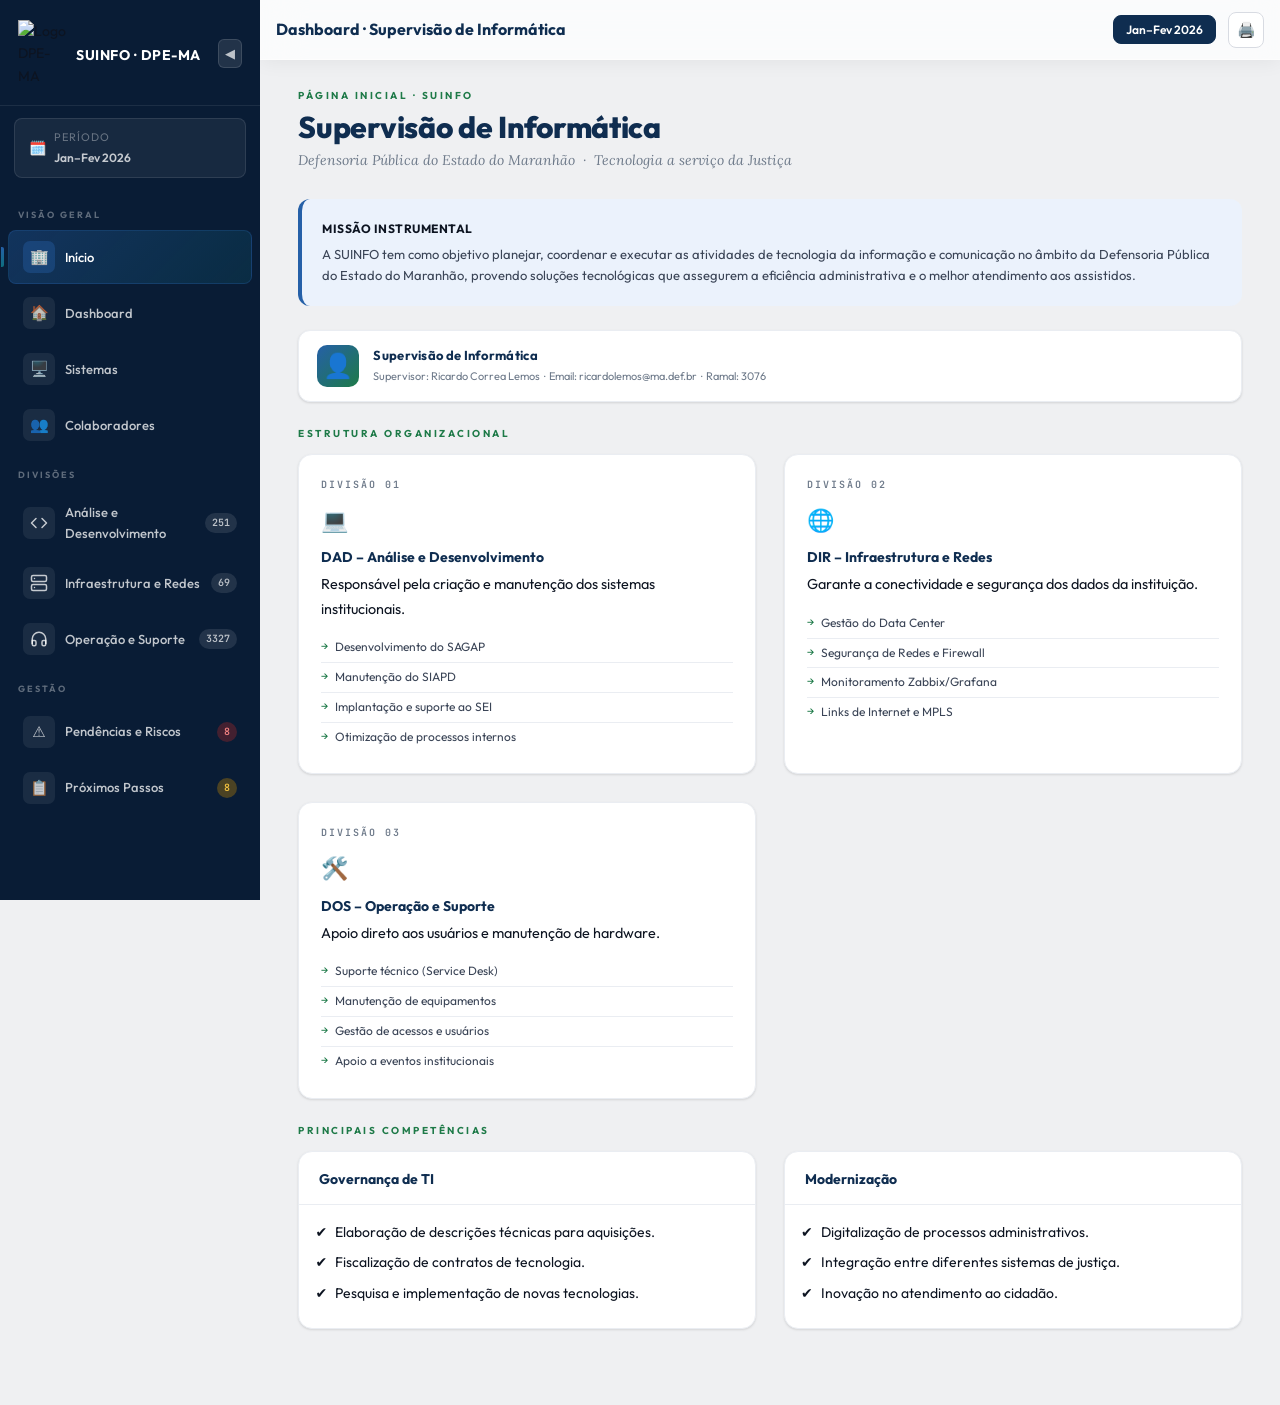
==== index.html @ fa7f3797 "feat: Add a responsive dashboard layout with an interactive sidebar and dynamic page loading." ====
<!DOCTYPE html>
<html lang="pt-BR">

<head>
    <meta charset="UTF-8">
    <meta name="viewport" content="width=device-width, initial-scale=1.0, viewport-fit=cover">
    <title>SUINFO · DPE-MA · Relatório Gerencial Jan–Fev 2026</title>
    <script src="https://cdnjs.cloudflare.com/ajax/libs/Chart.js/4.4.0/chart.umd.min.js"></script>
    <link rel="preconnect" href="https://fonts.googleapis.com">
    <link
        href="https://fonts.googleapis.com/css2?family=Outfit:wght@300;400;500;600;700;800&family=JetBrains+Mono:wght@400;500;600&family=Lora:ital,wght@0,400;0,600;1,400&display=swap"
        rel="stylesheet">
    <link rel="stylesheet" href="css/style.css">
</head>

<body>

    <!-- ======= OVERLAY (mobile) ======= -->
    <div class="overlay" id="overlay" onclick="closeSidebar()"></div>

    <!-- ======= SIDEBAR ======= -->
    <aside class="sidebar" id="sidebar">
        <!-- Brand -->
        <div class="sidebar-brand">
            <div class="brand-icon">
                <img src="assets/img/Logodpe.png" alt="Logo DPE-MA">
            </div>
            <div class="brand-text">
                <div class="brand-title">SUINFO · DPE-MA</div>
            </div>
            <button class="collapse-btn" id="collapseBtn" title="Recolher sidebar">◀</button>
        </div>

        <!-- Period -->
        <div class="period-badge">
            <span class="period-icon">🗓️</span>
            <div>
                <div class="period-label">Período</div>
                <div class="period-val">Jan–Fev 2026</div>
            </div>
        </div>

        <!-- Navigation -->
        <nav class="sidebar-nav">
            <div class="nav-section-label">Visão Geral</div>
            <a class="nav-item active" onclick="showPage('home',this)">
                <span class="nav-icon">🏢</span>
                <span>Início</span>
            </a>
            <a class="nav-item" onclick="showPage('dashboard',this)">
                <span class="nav-icon">🏠</span>
                <span>Dashboard</span>
            </a>
            <a class="nav-item" onclick="showPage('sistemas',this)">
                <span class="nav-icon">🖥️</span>
                <span>Sistemas</span>
            </a>
            <a class="nav-item" onclick="showPage('colaboradores',this)">
                <span class="nav-icon">👥</span>
                <span>Colaboradores</span>
            </a>

            <div class="nav-section-label">Divisões</div>
            <a class="nav-item" onclick="showPage('dad',this)">
                <span class="nav-icon"><svg xmlns="http://www.w3.org/2000/svg" width="18" height="18"
                        viewBox="0 0 24 24" fill="none" stroke="currentColor" stroke-width="2" stroke-linecap="round"
                        stroke-linejoin="round">
                        <polyline points="16 18 22 12 16 6"></polyline>
                        <polyline points="8 6 2 12 8 18"></polyline>
                    </svg></span>
                <span>Análise e Desenvolvimento</span>
                <span class="nav-badge">251</span>
            </a>
            <a class="nav-item" onclick="showPage('dir',this)">
                <span class="nav-icon"><svg xmlns="http://www.w3.org/2000/svg" width="18" height="18"
                        viewBox="0 0 24 24" fill="none" stroke="currentColor" stroke-width="2" stroke-linecap="round"
                        stroke-linejoin="round">
                        <rect x="2" y="2" width="20" height="8" rx="2" ry="2"></rect>
                        <rect x="2" y="14" width="20" height="8" rx="2" ry="2"></rect>
                        <line x1="6" y1="6" x2="6.01" y2="6"></line>
                        <line x1="6" y1="18" x2="6.01" y2="18"></line>
                    </svg></span>
                <span>Infraestrutura e Redes</span>
                <span class="nav-badge">69</span>
            </a>
            <a class="nav-item" onclick="showPage('dos',this)">
                <span class="nav-icon"><svg xmlns="http://www.w3.org/2000/svg" width="18" height="18"
                        viewBox="0 0 24 24" fill="none" stroke="currentColor" stroke-width="2" stroke-linecap="round"
                        stroke-linejoin="round">
                        <path d="M3 18v-6a9 9 0 0 1 18 0v6"></path>
                        <path
                            d="M21 19a2 2 0 0 1-2 2h-1a2 2 0 0 1-2-2v-3a2 2 0 0 1 2-2h3zM3 19a2 2 0 0 0 2 2h1a2 2 0 0 0 2-2v-3a2 2 0 0 0-2-2H3z">
                        </path>
                    </svg></span>
                <span>Operação e Suporte</span>
                <span class="nav-badge">3327</span>
            </a>

            <div class="nav-section-label">Gestão</div>
            <a class="nav-item" onclick="showPage('pendencias',this)">
                <span class="nav-icon">⚠️</span>
                <span>Pendências e Riscos</span>
                <span class="nav-badge red">8</span>
            </a>
            <a class="nav-item" onclick="showPage('conclusao',this)">
                <span class="nav-icon">📋</span>
                <span>Próximos Passos</span>
                <span class="nav-badge gold">8</span>
            </a>
        </nav>
    </aside>

    <!-- ======= MAIN CONTENT ======= -->
    <div class="main-content">

        <!-- TOP BAR -->
        <header class="topbar">
            <button class="hamburger" id="hamburger" onclick="openSidebar()">
                <span></span><span></span><span></span>
            </button>
            <img class="print-logo" src="assets/img/Logodpe.png" alt="Logo DPE-MA">
            <div class="topbar-title" id="topbarTitle">Dashboard · Supervisão de Informática</div>
            <div class="topbar-filters" id="topbarFilters">
                <button class="filter-chip active">Jan–Fev 2026</button>
            </div>
            <div class="topbar-actions">
                <div class="action-btn" title="Exportar" onclick="window.print()">🖨️</div>
            </div>
        </header>

        <!-- PAGE BODY -->
        <main class="page-body">

            <!-- ====================== PAGE: HOME ====================== -->
            <section class="page active" id="page-home">
                <div class="section-heading">
                    <div class="section-eyebrow">Página Inicial · SUINFO</div>
                    <div class="section-title">Supervisão de Informática</div>
                    <div class="section-sub">Defensoria Pública do Estado do Maranhão &nbsp;·&nbsp; Tecnologia a serviço
                        da Justiça</div>
                </div>

                <div class="highlight-box blue" style="margin-bottom: 24px;">
                    <div class="highlight-title">Missão Instrumental</div>
                    <p>A SUINFO tem como objetivo planejar, coordenar e executar as atividades de tecnologia da
                        informação e comunicação no âmbito da Defensoria Pública do Estado do Maranhão, provendo
                        soluções tecnológicas que assegurem a eficiência administrativa e o melhor atendimento aos
                        assistidos.</p>
                </div>

                <!-- Supervisor Card -->
                <div class="division-flag" style="margin-bottom: 24px;">
                    <div class="division-flag-icon" style="background:linear-gradient(135deg,#2560A8,#1E7A48)">
                        <span style="font-size: 24px;">👤</span>
                    </div>
                    <div>
                        <div class="division-flag-name">Supervisão de Informática</div>
                        <div class="division-flag-chief">Supervisor: Ricardo Correa Lemos &nbsp;·&nbsp; Email:
                            ricardolemos@ma.def.br &nbsp;·&nbsp; Ramal: 3076</div>
                    </div>
                </div>

                <div class="section-heading" style="margin-bottom:12px">
                    <div class="section-eyebrow">Estrutura Organizacional</div>
                </div>

                <!-- Divisões Grid -->
                <div class="pillar-grid">
                    <div class="pillar-card">
                        <div class="pillar-number">Divisão 01</div>
                        <div class="pillar-icon-row">💻</div>
                        <div class="pillar-card-title">DAD – Análise e Desenvolvimento</div>
                        <p style="font-size: 0.9rem; color: var(--text-muted); margin-bottom: 12px;">Responsável pela
                            criação e manutenção dos sistemas institucionais.</p>
                        <ul class="pillar-list">
                            <li>Desenvolvimento do SAGAP</li>
                            <li>Manutenção do SIAPD</li>
                            <li>Implantação e suporte ao SEI</li>
                            <li>Otimização de processos internos</li>
                        </ul>
                    </div>
                    <div class="pillar-card">
                        <div class="pillar-number">Divisão 02</div>
                        <div class="pillar-icon-row">🌐</div>
                        <div class="pillar-card-title">DIR – Infraestrutura e Redes</div>
                        <p style="font-size: 0.9rem; color: var(--text-muted); margin-bottom: 12px;">Garante a
                            conectividade e segurança dos dados da instituição.</p>
                        <ul class="pillar-list">
                            <li>Gestão do Data Center</li>
                            <li>Segurança de Redes e Firewall</li>
                            <li>Monitoramento Zabbix/Grafana</li>
                            <li>Links de Internet e MPLS</li>
                        </ul>
                    </div>
                    <div class="pillar-card">
                        <div class="pillar-number">Divisão 03</div>
                        <div class="pillar-icon-row">🛠️</div>
                        <div class="pillar-card-title">DOS – Operação e Suporte</div>
                        <p style="font-size: 0.9rem; color: var(--text-muted); margin-bottom: 12px;">Apoio direto aos
                            usuários e manutenção de hardware.</p>
                        <ul class="pillar-list">
                            <li>Suporte técnico (Service Desk)</li>
                            <li>Manutenção de equipamentos</li>
                            <li>Gestão de acessos e usuários</li>
                            <li>Apoio a eventos institucionais</li>
                        </ul>
                    </div>
                </div>

                <div class="section-heading" style="margin-top:24px; margin-bottom:12px">
                    <div class="section-eyebrow">Principais Competências</div>
                </div>

                <div class="kpi-grid cols-2">
                    <div class="table-card">
                        <div class="table-card-header">
                            <div class="table-card-title">Governança de TI</div>
                        </div>
                        <div style="padding: 16px;">
                            <ul style="list-style: none; padding: 0;">
                                <li style="margin-bottom: 8px; display: flex; align-items: start; gap: 8px;">
                                    <span style="color: var(--primary);">✔</span>
                                    <span>Elaboração de descrições técnicas para aquisições.</span>
                                </li>
                                <li style="margin-bottom: 8px; display: flex; align-items: start; gap: 8px;">
                                    <span style="color: var(--primary);">✔</span>
                                    <span>Fiscalização de contratos de tecnologia.</span>
                                </li>
                                <li style="margin-bottom: 8px; display: flex; align-items: start; gap: 8px;">
                                    <span style="color: var(--primary);">✔</span>
                                    <span>Pesquisa e implementação de novas tecnologias.</span>
                                </li>
                            </ul>
                        </div>
                    </div>
                    <div class="table-card">
                        <div class="table-card-header">
                            <div class="table-card-title">Modernização</div>
                        </div>
                        <div style="padding: 16px;">
                            <ul style="list-style: none; padding: 0;">
                                <li style="margin-bottom: 8px; display: flex; align-items: start; gap: 8px;">
                                    <span style="color: var(--primary);">✔</span>
                                    <span>Digitalização de processos administrativos.</span>
                                </li>
                                <li style="margin-bottom: 8px; display: flex; align-items: start; gap: 8px;">
                                    <span style="color: var(--primary);">✔</span>
                                    <span>Integração entre diferentes sistemas de justiça.</span>
                                </li>
                                <li style="margin-bottom: 8px; display: flex; align-items: start; gap: 8px;">
                                    <span style="color: var(--primary);">✔</span>
                                    <span>Inovação no atendimento ao cidadão.</span>
                                </li>
                            </ul>
                        </div>
                    </div>
                </div>

            </section>

            <!-- ====================== PAGE: SISTEMAS ====================== -->
            <section class="page" id="page-sistemas">
                <div class="section-heading">
                    <div class="section-eyebrow">Catálogo de Soluções · SUINFO</div>
                    <div class="section-title">Sistemas Gerenciados</div>
                    <div class="section-sub">Ecossistema de software da Defensoria Pública do Estado do Maranhão</div>
                </div>

                <div class="kpi-grid cols-2">
                    <!-- SAGAP -->
                    <div class="table-card" style="padding: 20px;">
                        <div
                            style="display: flex; justify-content: space-between; align-items: start; margin-bottom: 12px;">
                            <h3 style="color: var(--navy); margin: 0;">SAGAP</h3>
                            <span class="badge green">Em Produção</span>
                        </div>
                        <p style="font-size: 0.9rem; color: var(--text-2);">Sistema Online de Atendimento, Geração e
                            Acompanhamento Processual. Principal ferramenta de atendimento ao assistido.</p>
                        <hr style="border: 0; border-top: 1px solid var(--border-l); margin: 12px 0;">
                        <div style="font-size: 0.85rem; color: var(--text-3);">Responsável: DAD · Linguagem: Java/Web
                        </div>
                    </div>
                    <!-- SEI -->
                    <div class="table-card" style="padding: 20px;">
                        <div
                            style="display: flex; justify-content: space-between; align-items: start; margin-bottom: 12px;">
                            <h3 style="color: var(--navy); margin: 0;">SEI</h3>
                            <span class="badge blue">Implementado</span>
                        </div>
                        <p style="font-size: 0.9rem; color: var(--text-2);">Sistema Eletrônico de Informações. Gestão
                            eletrônica de documentos e processos administrativos.</p>
                        <hr style="border: 0; border-top: 1px solid var(--border-l); margin: 12px 0;">
                        <div style="font-size: 0.85rem; color: var(--text-3);">Responsável: SUINFO (Gestão) · Órgão:
                            TRF-4</div>
                    </div>
                    <!-- SIAPD -->
                    <div class="table-card" style="padding: 20px;">
                        <div
                            style="display: flex; justify-content: space-between; align-items: start; margin-bottom: 12px;">
                            <h3 style="color: var(--navy); margin: 0;">SIAPD</h3>
                            <span class="badge green">Em Produção</span>
                        </div>
                        <p style="font-size: 0.9rem; color: var(--text-2);">Sistema de Acompanhamento de Presos
                            Provisórios e Definitivos. Referência em outros estados.</p>
                        <hr style="border: 0; border-top: 1px solid var(--border-l); margin: 12px 0;">
                        <div style="font-size: 0.85rem; color: var(--text-3);">Responsável: DAD · Foco: Penal</div>
                    </div>
                    <!-- NovoSGA -->
                    <div class="table-card" style="padding: 20px;">
                        <div
                            style="display: flex; justify-content: space-between; align-items: start; margin-bottom: 12px;">
                            <h3 style="color: var(--navy); margin: 0;">NovoSGA</h3>
                            <span class="badge gold">Em Validação</span>
                        </div>
                        <p style="font-size: 0.9rem; color: var(--text-2);">Sistema de Gerenciamento de Atendimento.
                            Controle de filas e gestão de fluxo presencial nos núcleos.</p>
                        <hr style="border: 0; border-top: 1px solid var(--border-l) ; margin: 12px 0;">
                        <div style="font-size: 0.85rem; color: var(--text-3);">Responsável: DAD/DOS · ISO 9001</div>
                    </div>
                    <!-- Intranet -->
                    <div class="table-card" style="padding: 20px;">
                        <div
                            style="display: flex; justify-content: space-between; align-items: start; margin-bottom: 12px;">
                            <h3 style="color: var(--navy); margin: 0;">Intranet</h3>
                            <span class="badge green">Atualizado</span>
                        </div>
                        <p style="font-size: 0.9rem; color: var(--text-2);">Portal interno de comunicação e serviços
                            (Contracheque, Eventos, Publicações e Documentos).</p>
                        <hr style="border: 0; border-top: 1px solid var(--border-l); margin: 12px 0;">
                        <div style="font-size: 0.85rem; color: var(--text-3);">Responsável: DAD · PHP/Laravel</div>
                    </div>
                    <!-- Portal de Estágio -->
                    <div class="table-card" style="padding: 20px;">
                        <div
                            style="display: flex; justify-content: space-between; align-items: start; margin-bottom: 12px;">
                            <h3 style="color: var(--navy); margin: 0;">Portal de Estágio</h3>
                            <span class="badge teal">Expansão</span>
                        </div>
                        <p style="font-size: 0.9rem; color: var(--text-2);">Gestão de certificados, declarações e
                            comunicações para estagiários e site público.</p>
                        <hr style="border: 0; border-top: 1px solid var(--border-l); margin: 12px 0;">
                        <div style="font-size: 0.85rem; color: var(--text-3);">Responsável: Equipe DAD · Node/React
                        </div>
                    </div>
                </div>
            </section>

            <!-- ====================== PAGE: COLABORADORES ====================== -->
            <section class="page" id="page-colaboradores">
                <div class="section-heading">
                    <div class="section-eyebrow">Capital Humano · SUINFO</div>
                    <div class="section-title">Nossa Equipe</div>
                    <div class="section-sub">Profissionais dedicados à modernização tecnológica da DPE-MA</div>
                </div>

                <div class="highlight-box blue"
                    style="margin-bottom: 24px; display: flex; align-items: center; gap: 16px;">
                    <span style="font-size: 2rem;">👤</span>
                    <div>
                        <div class="highlight-title" style="margin: 0;">Ricardo Correa Lemos</div>
                        <div style="font-size: 0.9rem; opacity: 0.8;">Supervisor de Informática (SUINFO)</div>
                    </div>
                </div>

                <div class="section-heading" style="margin-bottom:12px">
                    <div class="section-eyebrow">Lideranças por Divisão</div>
                </div>

                <div class="kpi-grid cols-3">
                    <div class="kpi-card" style="--kpi-color:var(--teal)">
                        <div class="kpi-label">Responsável DAD</div>
                        <div class="kpi-value" style="font-family: inherit; font-size: 1.1rem;">João Carlos R. Ribeiro
                        </div>
                        <div class="kpi-sub">Análise e Desenvolvimento</div>
                    </div>
                    <div class="kpi-card" style="--kpi-color:var(--emerald)">
                        <div class="kpi-label">Responsável DIR</div>
                        <div class="kpi-value" style="font-family: inherit; font-size: 1.1rem;">Felipe Dias Corrêa</div>
                        <div class="kpi-sub">Infraestrutura e Redes</div>
                    </div>
                    <div class="kpi-card" style="--kpi-color:var(--blue)">
                        <div class="kpi-label">Responsável DOS</div>
                        <div class="kpi-value" style="font-family: inherit; font-size: 1.1rem;">Ronilson Costa</div>
                        <div class="kpi-sub">Operação e Suporte</div>
                    </div>
                </div>

                <div class="section-heading" style="margin-top:24px; margin-bottom:12px">
                    <div class="section-eyebrow">Integrantes e Colaboradores</div>
                </div>

                <div class="table-card">
                    <div class="table-scroll-wrap">
                        <table class="resp">
                            <thead>
                                <tr>
                                    <th>Colaborador</th>
                                    <th>Divisão</th>
                                    <th>Especialidade / Responsabilidade</th>
                                </tr>
                            </thead>
                            <tbody>
                                <tr>
                                    <td><strong>Gabriel Pereira Gomes</strong></td>
                                    <td><span class="badge blue">DIR</span></td>
                                    <td>Segurança Perimetral e Firewall</td>
                                </tr>
                                <tr>
                                    <td><strong>Paulo Almeida</strong></td>
                                    <td><span class="badge teal">DAD</span></td>
                                    <td>Desenvolvimento Fullstack</td>
                                </tr>
                                <tr>
                                    <td><strong>Luis Silva</strong></td>
                                    <td><span class="badge teal">DAD</span></td>
                                    <td>Frontend e UI/UX</td>
                                </tr>
                                <tr>
                                    <td><strong>Reginaldo Marques</strong></td>
                                    <td><span class="badge blue">DIR</span></td>
                                    <td>Sustentação de Infra Crítica</td>
                                </tr>
                                <tr>
                                    <td><strong>Lucas David Jesus</strong></td>
                                    <td><span class="badge blue">DIR</span></td>
                                    <td>Redes e Conectividade Wi-Fi</td>
                                </tr>
                                <tr>
                                    <td><strong>Victor Coelho Silva</strong></td>
                                    <td><span class="badge blue">DIR</span></td>
                                    <td>Observabilidade (Zabbix/Grafana)</td>
                                </tr>
                                <tr>
                                    <td><strong>Leonardo Vasconselos</strong></td>
                                    <td><span class="badge teal">DAD</span></td>
                                    <td>Desenvolvimento Mobile/Web</td>
                                </tr>
                                <tr>
                                    <td><strong>Magno Ribeiro</strong></td>
                                    <td><span class="badge teal">DAD</span></td>
                                    <td>Backend e APIs</td>
                                </tr>
                                <tr>
                                    <td><strong>Vinicius Caldas</strong></td>
                                    <td><span class="badge teal">DAD</span></td>
                                    <td>Suporte a Sistemas e SEI</td>
                                </tr>
                            </tbody>
                        </table>
                    </div>
                </div>

            </section>

            <!-- ====================== PAGE: DASHBOARD ====================== -->
            <section class="page" id="page-dashboard">
                <div class="section-heading">
                    <div class="section-eyebrow">Relatório Gerencial Consolidado</div>
                    <div class="section-title">Supervisão de Informática</div>
                    <div class="section-sub">Defensoria Pública do Estado do Maranhão &nbsp;·&nbsp; Janeiro – Fevereiro
                        2026</div>
                </div>

                <!-- KPIs principais -->
                <div class="kpi-grid cols-4">
                    <div class="kpi-card" style="--kpi-color:#2560A8">
                        <div class="kpi-glow"></div>
                        <div class="kpi-header">
                            <div class="kpi-icon-wrap">📨</div>
                            <div class="kpi-trend down">▼ Fev</div>
                        </div>
                        <div class="kpi-label">Chamados Abertos</div>
                        <div class="kpi-value">3.327</div>
                        <div class="kpi-sub">Jan: 1.879 · Fev: 1.448</div>
                    </div>
                    <div class="kpi-card" style="--kpi-color:#1E7A48">
                        <div class="kpi-glow"></div>
                        <div class="kpi-header">
                            <div class="kpi-icon-wrap">✅</div>
                            <div class="kpi-trend up">70%</div>
                        </div>
                        <div class="kpi-label">Chamados Resolvidos</div>
                        <div class="kpi-value">2.327</div>
                        <div class="kpi-sub">TMA: 2 horas &nbsp;·&nbsp; 997 postergados</div>
                    </div>
                    <div class="kpi-card" style="--kpi-color:#0E6E7E">
                        <div class="kpi-glow"></div>
                        <div class="kpi-header">
                            <div class="kpi-icon-wrap">💾</div>
                            <div class="kpi-trend neutral">5 proj.</div>
                        </div>
                        <div class="kpi-label">Commits de Código</div>
                        <div class="kpi-value">251</div>
                        <div class="kpi-sub">40.088 linhas alteradas · 7 autores</div>
                    </div>
                    <div class="kpi-card" style="--kpi-color:#B07D0A">
                        <div class="kpi-glow"></div>
                        <div class="kpi-header">
                            <div class="kpi-icon-wrap">🗺️</div>
                            <div class="kpi-trend neutral">DIR</div>
                        </div>
                        <div class="kpi-label">Núcleos Mapeados</div>
                        <div class="kpi-value">69</div>
                        <div class="kpi-sub">15 em padrão Omada · 54 a atualizar</div>
                    </div>
                </div>

                <div class="kpi-grid cols-3">
                    <div class="kpi-card" style="--kpi-color:#1E7A48">
                        <div class="kpi-glow"></div>
                        <div class="kpi-header">
                            <div class="kpi-icon-wrap">🚀</div><span class="badge green">Entregue</span>
                        </div>
                        <div class="kpi-label">Sistemas em Produção</div>
                        <div class="kpi-value">2</div>
                        <div class="kpi-sub">Intranet (04/02) · Sist. de Estágio (25/02)</div>
                    </div>
                    <div class="kpi-card" style="--kpi-color:#2560A8">
                        <div class="kpi-glow"></div>
                        <div class="kpi-header">
                            <div class="kpi-icon-wrap">📡</div><span class="badge blue">DIR</span>
                        </div>
                        <div class="kpi-label">Servidores Monitorados</div>
                        <div class="kpi-value">9</div>
                        <div class="kpi-sub">100% Zabbix + Grafana · APs 100% concluído</div>
                    </div>
                    <div class="kpi-card" style="--kpi-color:#B07D0A">
                        <div class="kpi-glow"></div>
                        <div class="kpi-header">
                            <div class="kpi-icon-wrap">📅</div><span class="badge gold">DOS</span>
                        </div>
                        <div class="kpi-label">Eventos Apoiados</div>
                        <div class="kpi-value">17</div>
                        <div class="kpi-sub">9 ações sociais · 8 reuniões do Conselho</div>
                    </div>
                </div>

                <!-- Charts row -->
                <div class="chart-grid cols-2">
                    <div class="chart-card">
                        <div class="chart-card-header">
                            <div>
                                <div class="chart-card-title">Chamados GLPI por Mês</div>
                                <div class="chart-card-sub">Abertos, solucionados e postergados</div>
                            </div>
                            <div class="chart-card-legend">
                                <div class="legend-item">
                                    <div class="legend-sq" style="background:#0F2D50"></div>Abertos
                                </div>
                                <div class="legend-item">
                                    <div class="legend-sq" style="background:#1E7A48"></div>Resolvidos
                                </div>
                                <div class="legend-item">
                                    <div class="legend-sq" style="background:#D4580E"></div>Postergados
                                </div>
                            </div>
                        </div>
                        <div class="chart-wrap ratio-2x1">
                            <canvas id="c_glpiOverview"></canvas>
                        </div>
                    </div>

                    <div class="chart-card">
                        <div class="chart-card-header">
                            <div>
                                <div class="chart-card-title">Commits por Projeto</div>
                                <div class="chart-card-sub">Repositórios · Jan–Fev 2026</div>
                            </div>
                        </div>
                        <div class="chart-wrap ratio-2x1">
                            <canvas id="c_commits"></canvas>
                        </div>
                    </div>
                </div>

                <!-- Contratos + Conformidade -->
                <div class="chart-grid cols-2">
                    <div class="chart-card">
                        <div class="chart-card-header">
                            <div>
                                <div class="chart-card-title">Contratos · Chamados</div>
                                <div class="chart-card-sub">Abertos vs. resolvidos por contrato DOS</div>
                            </div>
                        </div>
                        <div class="chart-wrap ratio-4x3">
                            <canvas id="c_contratos"></canvas>
                        </div>
                    </div>

                    <div class="chart-card">
                        <div class="chart-card-header">
                            <div>
                                <div class="chart-card-title">Conformidade de Rede · Núcleos</div>
                                <div class="chart-card-sub">Switches padrão Omada vs. legados</div>
                            </div>
                        </div>
                        <div class="donut-layout">
                            <div class="donut-wrap ratio-1x1" style="position:relative;aspect-ratio:1/1">
                                <canvas id="c_conformidade"></canvas>
                            </div>
                            <br>
                            <div class="donut-legend-list">
                                <div class="donut-legend-item">
                                    <div class="legend-dot" style="background:#1E7A48"></div><span
                                        class="donut-legend-label">TP-Link TL-SG3452 (Omada)</span><span
                                        class="donut-legend-val">15</span><span class="donut-legend-pct">21,7%</span>
                                </div>
                                <div class="donut-legend-item">
                                    <div class="legend-dot" style="background:#2560A8"></div><span
                                        class="donut-legend-label">TP-Link outros modelos</span><span
                                        class="donut-legend-val">22</span><span class="donut-legend-pct">31,9%</span>
                                </div>
                                <div class="donut-legend-item">
                                    <div class="legend-dot" style="background:#B22828"></div><span
                                        class="donut-legend-label">Intelbras (legado)</span><span
                                        class="donut-legend-val">20</span><span class="donut-legend-pct">29%</span>
                                </div>
                                <div class="donut-legend-item">
                                    <div class="legend-dot" style="background:#B07D0A"></div><span
                                        class="donut-legend-label">D-Link (legado)</span><span
                                        class="donut-legend-val">10</span><span class="donut-legend-pct">14,5%</span>
                                </div>
                                <div class="donut-legend-item">
                                    <div class="legend-dot" style="background:#5B3FA6"></div><span
                                        class="donut-legend-label">Mistos</span><span
                                        class="donut-legend-val">2</span><span class="donut-legend-pct">2,9%</span>
                                </div>
                            </div>
                        </div>
                    </div>
                </div>
            </section>

            <!-- ====================== PAGE: DAD ====================== -->
            <section class="page" id="page-dad">
                <div class="section-heading">
                    <div class="section-eyebrow">DAD · Divisão de Análise e Desenvolvimento</div>
                    <div class="section-title">Desenvolvimento de Sistemas</div>
                    <div class="section-sub">Chefe: João Carlos Rodrigues Ribeiro &nbsp;·&nbsp; 01/01 – 25/02/2026</div>
                </div>

                <div class="division-flag">
                    <div class="division-flag-icon" style="background:linear-gradient(135deg,#1B3A5C,#0E6E7E)"><svg
                            xmlns="http://www.w3.org/2000/svg" width="18" height="18" viewBox="0 0 24 24" fill="none"
                            stroke="#F7F9FC" stroke-width="2" stroke-linecap="round" stroke-linejoin="round">
                            <polyline points="16 18 22 12 16 6"></polyline>
                            <polyline points="8 6 2 12 8 18"></polyline>
                        </svg></div>
                    <div>
                        <div class="division-flag-name">DAD – Divisão de Análise e Desenvolvimento</div>
                        <div class="division-flag-chief">Chefe: João Carlos Rodrigues Ribeiro &nbsp;·&nbsp; Equipe: 7
                            colaboradores</div>
                    </div>
                </div>

                <div class="kpi-grid cols-3">
                    <div class="kpi-card" style="--kpi-color:#1E7A48">
                        <div class="kpi-glow"></div>
                        <div class="kpi-header">
                            <div class="kpi-icon-wrap">💾</div>
                        </div>
                        <div class="kpi-label">Total de Commits</div>
                        <div class="kpi-value">251</div>
                        <div class="kpi-sub">Jan/01 a 25/Fev/2026</div>
                    </div>
                    <div class="kpi-card" style="--kpi-color:#2560A8">
                        <div class="kpi-glow"></div>
                        <div class="kpi-header">
                            <div class="kpi-icon-wrap">📁</div>
                        </div>
                        <div class="kpi-label">Projetos Ativos</div>
                        <div class="kpi-value">5</div>
                        <div class="kpi-sub">Repositórios com contribuições</div>
                    </div>
                    <div class="kpi-card" style="--kpi-color:#5B3FA6">
                        <div class="kpi-glow"></div>
                        <div class="kpi-header">
                            <div class="kpi-icon-wrap">👥</div>
                        </div>
                        <div class="kpi-label">Autores Ativos</div>
                        <div class="kpi-value">7</div>
                        <div class="kpi-sub">Desenvolvedores e estagiários</div>
                    </div>
                </div>

                <div class="kpi-grid cols-3">
                    <div class="kpi-card" style="--kpi-color:#1E7A48">
                        <div class="kpi-glow"></div>
                        <div class="kpi-header">
                            <div class="kpi-icon-wrap">➕</div>
                        </div>
                        <div class="kpi-label">Linhas Adicionadas</div>
                        <div class="kpi-value">23.019</div>
                        <div class="kpi-sub">Novas funcionalidades</div>
                    </div>
                    <div class="kpi-card" style="--kpi-color:#B22828">
                        <div class="kpi-glow"></div>
                        <div class="kpi-header">
                            <div class="kpi-icon-wrap">➖</div>
                        </div>
                        <div class="kpi-label">Linhas Removidas</div>
                        <div class="kpi-value">17.069</div>
                        <div class="kpi-sub">Refatoração e limpeza</div>
                    </div>
                    <div class="kpi-card" style="--kpi-color:#0E6E7E">
                        <div class="kpi-glow"></div>
                        <div class="kpi-header">
                            <div class="kpi-icon-wrap">🔄</div>
                        </div>
                        <div class="kpi-label">Total de Alterações</div>
                        <div class="kpi-value">40.088</div>
                        <div class="kpi-sub">Movimentação total de código</div>
                    </div>
                </div>

                <div class="chart-grid cols-2">
                    <div class="chart-card">
                        <div class="chart-card-header">
                            <div>
                                <div class="chart-card-title">Commits por Repositório</div>
                                <div class="chart-card-sub">Contribuições por projeto</div>
                            </div>
                        </div>
                        <div class="chart-wrap ratio-4x3"><canvas id="c_commitsDAD"></canvas></div>
                    </div>
                    <div class="chart-card">
                        <div class="chart-card-header">
                            <div>
                                <div class="chart-card-title">Linhas Alteradas por Projeto</div>
                                <div class="chart-card-sub">Adições + remoções totais</div>
                            </div>
                        </div>
                        <div class="chart-wrap ratio-4x3"><canvas id="c_linhas"></canvas></div>
                    </div>
                </div>

                <!-- Atividades concluídas -->
                <div class="table-card">
                    <div class="table-card-header">
                        <div>
                            <div class="table-card-title">✅ Atividades Concluídas</div>
                            <div class="table-card-sub">Entregas realizadas e liberadas em produção no período</div>
                        </div>
                        <span class="badge green">2 entregas</span>
                    </div>
                    <div class="table-scroll-wrap">
                        <table class="resp">
                            <thead>
                                <tr>
                                    <th>Sistema</th>
                                    <th>Descrição</th>
                                    <th>Data</th>
                                    <th>Equipe</th>
                                    <th>Status</th>
                                </tr>
                            </thead>
                            <tbody>
                                <tr>
                                    <td><strong>Intranet – Novas Funcionalidades</strong></td>
                                    <td>Módulos: Aniversariantes, Eventos, Publicações, Consulta de Documentos e
                                        Contracheque</td>
                                    <td><span class="text-mono">04/02/2026</span></td>
                                    <td>João Ribeiro · Paulo Almeida</td>
                                    <td><span class="badge green">Em produção</span></td>
                                </tr>
                                <tr>
                                    <td><strong>Sistema de Gestão de Estágio – 3ª etapa</strong></td>
                                    <td>Relatórios, Dashboard, Emissão de Certificados/Declarações e Comunicações
                                        Automáticas</td>
                                    <td><span class="text-mono">25/02/2026</span></td>
                                    <td>João Ribeiro · Paulo Almeida · Luis Silva · Leonardo Vasconselos · Magno Ribeiro
                                    </td>
                                    <td><span class="badge green">Em produção</span></td>
                                </tr>
                            </tbody>
                        </table>
                    </div>
                </div>

                <!-- Atividades em andamento -->
                <div class="table-card">
                    <div class="table-card-header">
                        <div>
                            <div class="table-card-title">⚙️ Atividades em Andamento</div>
                            <div class="table-card-sub">Frentes de trabalho ativas no período</div>
                        </div>
                    </div>
                    <div class="table-scroll-wrap">
                        <table class="resp">
                            <thead>
                                <tr>
                                    <th>Atividade</th>
                                    <th>Descrição</th>
                                    <th>Responsável(is)</th>
                                    <th>Status</th>
                                </tr>
                            </thead>
                            <tbody>
                                <tr>
                                    <td><strong>Implantação Sentry</strong></td>
                                    <td>Instalação concluída. Parametrização para ingestão de logs em andamento.</td>
                                    <td>João Ribeiro</td>
                                    <td><span class="badge gold">Em andamento</span></td>
                                </tr>
                                <tr>
                                    <td><strong>NovoSGA – ISO 9001</strong></td>
                                    <td>Módulo implantado em 24/02. Período de validação de dados. Ateste previsto para
                                        26/02.</td>
                                    <td>João Ribeiro</td>
                                    <td><span class="badge teal">Em validação</span></td>
                                </tr>
                                <tr>
                                    <td><strong>Kubernetes e Terraform</strong></td>
                                    <td>Estudos técnicos e testes práticos para migração de infraestrutura.</td>
                                    <td>João Ribeiro · Paulo Almeida</td>
                                    <td><span class="badge gold">Em andamento</span></td>
                                </tr>
                                <tr>
                                    <td><strong>Portal Público – Estágio</strong></td>
                                    <td>Site público: FAQ, informativos, documentos e formulários integrados ao sistema.
                                    </td>
                                    <td>Vinicius Caldas · Luis Silva · L. Vasconselos · Magno Ribeiro</td>
                                    <td><span class="badge blue">Levantamento</span></td>
                                </tr>
                                <tr>
                                    <td><strong>Workshop GIRO (04–06/03)</strong></td>
                                    <td>Levantamento de dados e preparação de apresentação para o Workshop de
                                        Desenvolvimento.</td>
                                    <td>João Ribeiro</td>
                                    <td><span class="badge gold">Em preparação</span></td>
                                </tr>
                                <tr>
                                    <td><strong>Correções Contracheque</strong></td>
                                    <td>Mapeamento de inconsistências. Alinhamento pendente com Luan Alves.</td>
                                    <td>João Ribeiro</td>
                                    <td><span class="badge amber">Identificado</span></td>
                                </tr>
                            </tbody>
                        </table>
                    </div>
                </div>
            </section>

            <!-- ====================== PAGE: DIR ====================== -->
            <section class="page" id="page-dir">
                <div class="section-heading">
                    <div class="section-eyebrow">DIR · Divisão de Infraestrutura e Redes</div>
                    <div class="section-title">Infraestrutura, Redes e Governança</div>
                    <div class="section-sub">Chefe: Felipe Dias Corrêa &nbsp;·&nbsp; Janeiro – Fevereiro 2026</div>
                </div>

                <div class="division-flag">
                    <div class="division-flag-icon" style="background:linear-gradient(135deg,#0E6E7E,#1E7A48)"><span
                            class="nav-icon">
                            <svg xmlns="http://www.w3.org/2000/svg" width="18" height="18" viewBox="0 0 24 24"
                                fill="none" stroke="#F7F9FC" stroke-width="2" stroke-linecap="round"
                                stroke-linejoin="round">
                                <rect x="2" y="2" width="20" height="8" rx="2" ry="2"></rect>
                                <rect x="2" y="14" width="20" height="8" rx="2" ry="2"></rect>
                                <line x1="6" y1="6" x2="6.01" y2="6"></line>
                                <line x1="6" y1="18" x2="6.01" y2="18"></line>
                            </svg>
                        </span></div>
                    <div>
                        <div class="division-flag-name">DIR – Divisão de Infraestrutura e Redes</div>
                        <div class="division-flag-chief">Chefe: Felipe Dias Corrêa &nbsp;·&nbsp; Responsáveis técnicos:
                            Gabriel Gomes · Reginaldo Marques · Lucas Jesus · Victor Silva</div>
                    </div>
                </div>

                <!-- 4 Pilares -->
                <div class="section-heading" style="margin-bottom:12px">
                    <div class="section-eyebrow">Pilares Estratégicos</div>
                </div>
                <div class="pillar-grid">
                    <div class="pillar-card">
                        <div class="pillar-number">Pilar 01</div>
                        <div class="pillar-icon-row">🛡️</div>
                        <div class="pillar-card-title">Segurança Perimetral e Gestão de Acessos</div>
                        <div class="pillar-card-lead">Líder: Gabriel Pereira Gomes</div>
                        <ul class="pillar-list">
                            <li>Reconfiguração e ajuste fino do Firewall de Borda</li>
                            <li>Projeto de modernização do Captive Portal (LGPD)</li>
                            <li>Gestão e otimização de Túneis VPN</li>
                            <li>Integração telemétrica dos inversores solares</li>
                            <li>Auditoria da malha CFTV (Intelbras Next)</li>
                        </ul>
                    </div>
                    <div class="pillar-card">
                        <div class="pillar-number">Pilar 02</div>
                        <div class="pillar-icon-row">🔧</div>
                        <div class="pillar-card-title">Sustentação de Infraestrutura Crítica</div>
                        <div class="pillar-card-lead">Líder: Reginaldo Flávio Assunção Marques</div>
                        <ul class="pillar-list">
                            <li>Migração de servidores críticos (BD, Web, Arquivos)</li>
                            <li>Implementação de VLANs na Sede e Núcleos Regionais</li>
                            <li>Planejamento arquitetônico para migração Serpro</li>
                            <li>Capacitação avançada Firewall Palo Alto (PA-210)</li>
                        </ul>
                    </div>
                    <div class="pillar-card">
                        <div class="pillar-number">Pilar 03</div>
                        <div class="pillar-icon-row">📡</div>
                        <div class="pillar-card-title">Substituição de Switches e Wi-Fi</div>
                        <div class="pillar-card-lead">Líder: Lucas David Martins de Jesus</div>
                        <ul class="pillar-list">
                            <li>Switch substituído – Núcleo da Raposa (26/01)</li>
                            <li>2 switches – Paço do Lumiar (28/01)</li>
                            <li>Switch – São José de Ribamar (28/01)</li>
                            <li>Switch – Casa da Mulher Brasileira (04/02)</li>
                            <li>Inventário completo de 69 núcleos estaduais</li>
                        </ul>
                    </div>
                    <div class="pillar-card">
                        <div class="pillar-number">Pilar 04</div>
                        <div class="pillar-icon-row">📊</div>
                        <div class="pillar-card-title">Modernização e Observabilidade</div>
                        <div class="pillar-card-lead">Líder: Victor Coelho da Silva</div>
                        <ul class="pillar-list">
                            <li>Monitoramento de Access Points: 100% concluído</li>
                            <li>Dashboards Grafana para 9 servidores: 90%</li>
                            <li>Monitoramento Serviços Ext./Int.: 75% em andamento</li>
                            <li>Manual de Observabilidade – Wiki BookStack</li>
                            <li>Protocolo Geral de Atuação documentado</li>
                        </ul>
                    </div>
                </div>

                <!-- Observabilidade progress -->
                <div class="chart-card mb">
                    <div class="chart-card-header">
                        <div>
                            <div class="chart-card-title">Progresso do Projeto de Observabilidade</div>
                            <div class="chart-card-sub">Zabbix + Grafana · iniciado 15/11/2025 · 1º marco: 27/01/2026
                            </div>
                        </div>
                    </div>
                    <div class="chart-wrap" style="aspect-ratio:3/1;min-height:120px"><canvas
                            id="c_observabilidade"></canvas></div>
                </div>

                <!-- Inventário -->
                <div class="chart-grid cols-2">
                    <div class="chart-card">
                        <div class="chart-card-header">
                            <div>
                                <div class="chart-card-title">Distribuição por Fabricante</div>
                                <div class="chart-card-sub">69 núcleos inventariados</div>
                            </div>
                        </div>
                        <div class="donut-layout">
                            <div class="donut-wrap" style="aspect-ratio:1/1;position:relative">
                                <canvas id="c_fabricantes"></canvas>
                            </div>
                            <div class="donut-legend-list">
                                <div class="donut-legend-item">
                                    <div class="legend-dot" style="background:#0F2D50"></div><span
                                        class="donut-legend-label">Intelbras</span><span
                                        class="donut-legend-val">20</span>
                                </div>
                                <div class="donut-legend-item">
                                    <div class="legend-dot" style="background:#1E7A48"></div><span
                                        class="donut-legend-label">TP-Link TL-SG3452</span><span
                                        class="donut-legend-val">15</span>
                                </div>
                                <div class="donut-legend-item">
                                    <div class="legend-dot" style="background:#2560A8"></div><span
                                        class="donut-legend-label">TP-Link TL-SG1048</span><span
                                        class="donut-legend-val">19</span>
                                </div>
                                <div class="donut-legend-item">
                                    <div class="legend-dot" style="background:#B07D0A"></div><span
                                        class="donut-legend-label">D-Link</span><span class="donut-legend-val">10</span>
                                </div>
                                <div class="donut-legend-item">
                                    <div class="legend-dot" style="background:#5B3FA6"></div><span
                                        class="donut-legend-label">Outros/Mistos</span><span
                                        class="donut-legend-val">5</span>
                                </div>
                            </div>
                        </div>
                    </div>

                    <div class="chart-card">
                        <div class="chart-card-header">
                            <div>
                                <div class="chart-card-title">Conformidade Omada</div>
                                <div class="chart-card-sub">Padrão gerenciável vs. legados</div>
                            </div>
                        </div>
                        <div class="donut-layout">
                            <div class="donut-wrap" style="aspect-ratio:1/1;position:relative">
                                <canvas id="c_omada"></canvas>
                            </div>
                            <div class="donut-legend-list">
                                <div class="donut-legend-item">
                                    <div class="legend-dot" style="background:#1E7A48"></div><span
                                        class="donut-legend-label">Padrão Omada (TL-SG3452)</span><span
                                        class="donut-legend-val">15</span><span class="donut-legend-pct">21,7%</span>
                                </div>
                                <div class="donut-legend-item">
                                    <div class="legend-dot" style="background:#B22828"></div><span
                                        class="donut-legend-label">Necessitam atualização</span><span
                                        class="donut-legend-val">54</span><span class="donut-legend-pct">78,3%</span>
                                </div>
                            </div>
                        </div>
                    </div>
                </div>

                <!-- Servidores monitorados -->
                <div class="table-card">
                    <div class="table-card-header">
                        <div>
                            <div class="table-card-title">Servidores com Dashboards Padronizados – Grafana</div>
                            <div class="table-card-sub">9 nós com painéis reestruturados em operação assistida</div>
                        </div><span class="badge green">90% concluído</span>
                    </div>
                    <div class="table-scroll-wrap">
                        <table class="resp">
                            <thead>
                                <tr>
                                    <th>Servidor</th>
                                    <th>Métricas Monitoradas</th>
                                    <th>Ferramenta</th>
                                    <th>Status</th>
                                </tr>
                            </thead>
                            <tbody>
                                <tr>
                                    <td><strong>Servidor de Aplicações</strong></td>
                                    <td>CPU, RAM, Processos Ativos, Tráfego de Rede</td>
                                    <td>Zabbix + Grafana</td>
                                    <td><span class="badge green">Ativo</span></td>
                                </tr>
                                <tr>
                                    <td><strong>Servidor de Banco de Dados</strong></td>
                                    <td>Conexões, Uptime, I/O de Disco, Fila</td>
                                    <td>Zabbix + Grafana</td>
                                    <td><span class="badge green">Ativo</span></td>
                                </tr>
                                <tr>
                                    <td><strong>Servidor de Arquivos</strong></td>
                                    <td>Espaço em Disco, Leitura/Escrita (I/O)</td>
                                    <td>Zabbix + Grafana</td>
                                    <td><span class="badge green">Ativo</span></td>
                                </tr>
                                <tr>
                                    <td><strong>Servidor de Domínio Principal</strong></td>
                                    <td>AD (NTDS), DNS, DHCP, NTP, Falhas de Logon</td>
                                    <td>Zabbix + Grafana</td>
                                    <td><span class="badge green">Ativo</span></td>
                                </tr>
                                <tr>
                                    <td><strong>Servidor de Domínio Redundante</strong></td>
                                    <td>CPU, RAM, Disco, Replicação DFSR</td>
                                    <td>Zabbix + Grafana</td>
                                    <td><span class="badge green">Ativo</span></td>
                                </tr>
                                <tr>
                                    <td><strong>Servidor de Imagens</strong></td>
                                    <td>Tráfego de Rede, Latência de Disco</td>
                                    <td>Zabbix + Grafana</td>
                                    <td><span class="badge green">Ativo</span></td>
                                </tr>
                                <tr>
                                    <td><strong>Servidor Web – Portal DPE-MA</strong></td>
                                    <td>Conexões Ativas, Tráfego Web In/Out</td>
                                    <td>Zabbix + Grafana</td>
                                    <td><span class="badge green">Ativo</span></td>
                                </tr>
                                <tr>
                                    <td><strong>Servidores de Digitalização e Impressão</strong></td>
                                    <td>Spooler, LanmanServer</td>
                                    <td>Zabbix + Grafana</td>
                                    <td><span class="badge green">Ativo</span></td>
                                </tr>
                                <tr>
                                    <td><strong>Vocalização, Antivírus e RESTPKI</strong></td>
                                    <td>Kaspersky Admin, Áudio SRV, Criptografia</td>
                                    <td>Zabbix + Grafana</td>
                                    <td><span class="badge green">Ativo</span></td>
                                </tr>
                            </tbody>
                        </table>
                    </div>
                </div>

                <div class="highlight-box blue">
                    <div class="highlight-title">📖 Manual de Observabilidade – Wiki SUINFO (BookStack)</div>
                    <p>Elaborado como inovação administrativa complementar ao projeto técnico: consolida as regras de
                        negócio dos painéis, matriz de cores de alertas (Verde: UP / Vermelho: DOWN) e o Protocolo Geral
                        de Atuação diferenciado por tipo de núcleo — diretrizes técnicas avançadas para polos com TI
                        dedicada (Imperatriz, Timon, Ribamar) e linguagem não técnica para unidades sem suporte local.
                    </p>
                </div>
            </section>

            <!-- ====================== PAGE: DOS ====================== -->
            <section class="page" id="page-dos">
                <div class="section-heading">
                    <div class="section-eyebrow">DOS · Divisão de Operação e Suporte</div>
                    <div class="section-title">Operação, Suporte e Contratos</div>
                    <div class="section-sub">Responsável: Ronilson Costa &nbsp;·&nbsp; Janeiro – Fevereiro 2026</div>
                </div>

                <div class="division-flag">
                    <div class="division-flag-icon" style="background:linear-gradient(135deg,#2560A8,#5B3FA6)"><svg
                            xmlns="http://www.w3.org/2000/svg" width="18" height="18" viewBox="0 0 24 24" fill="none"
                            stroke="#F7F9FC" stroke-width="2" stroke-linecap="round" stroke-linejoin="round">
                            <path d="M3 18v-6a9 9 0 0 1 18 0v6"></path>
                            <path
                                d="M21 19a2 2 0 0 1-2 2h-1a2 2 0 0 1-2-2v-3a2 2 0 0 1 2-2h3zM3 19a2 2 0 0 0 2 2h1a2 2 0 0 0 2-2v-3a2 2 0 0 0-2-2H3z">
                            </path>
                        </svg></div>
                    <div>
                        <div class="division-flag-name">DOS – Divisão de Operação e Suporte</div>
                        <div class="division-flag-chief">Responsável: Ronilson Costa</div>
                    </div>
                </div>

                <div class="kpi-grid cols-4">
                    <div class="kpi-card" style="--kpi-color:#2560A8">
                        <div class="kpi-glow"></div>
                        <div class="kpi-header">
                            <div class="kpi-icon-wrap">📨</div>
                        </div>
                        <div class="kpi-label">Chamados Abertos</div>
                        <div class="kpi-value">3.327</div>
                        <div class="kpi-sub">Jan: 1.879 · Fev: 1.448</div>
                    </div>
                    <div class="kpi-card" style="--kpi-color:#1E7A48">
                        <div class="kpi-glow"></div>
                        <div class="kpi-header">
                            <div class="kpi-icon-wrap">✅</div>
                        </div>
                        <div class="kpi-label">Solucionados</div>
                        <div class="kpi-value">2.327</div>
                        <div class="kpi-sub">Taxa de resolução: 70%</div>
                    </div>
                    <div class="kpi-card" style="--kpi-color:#D4580E">
                        <div class="kpi-glow"></div>
                        <div class="kpi-header">
                            <div class="kpi-icon-wrap">⏳</div>
                        </div>
                        <div class="kpi-label">Postergados</div>
                        <div class="kpi-value">997</div>
                        <div class="kpi-sub">Jan: 640 · Fev: 357</div>
                    </div>
                    <div class="kpi-card" style="--kpi-color:#0E6E7E">
                        <div class="kpi-glow"></div>
                        <div class="kpi-header">
                            <div class="kpi-icon-wrap">⏱️</div>
                        </div>
                        <div class="kpi-label">Tempo Médio Resolução</div>
                        <div class="kpi-value">2h</div>
                        <div class="kpi-sub">Consistente nos dois meses</div>
                    </div>
                </div>

                <div class="chart-grid cols-2">
                    <div class="chart-card">
                        <div class="chart-card-header">
                            <div>
                                <div class="chart-card-title">Atendimentos por Mês</div>
                                <div class="chart-card-sub">Evolução Jan vs. Fev 2026</div>
                            </div>
                        </div>
                        <div class="chart-wrap ratio-2x1"><canvas id="c_glpiMensal"></canvas></div>
                    </div>
                    <div class="chart-card">
                        <div class="chart-card-header">
                            <div>
                                <div class="chart-card-title">Taxa de Resolução</div>
                                <div class="chart-card-sub">Solucionados vs. postergados por mês</div>
                            </div>
                        </div>
                        <div class="chart-wrap ratio-2x1"><canvas id="c_resolucao"></canvas></div>
                    </div>
                </div>

                <!-- Contratos -->
                <div class="table-card">
                    <div class="table-card-header">
                        <div>
                            <div class="table-card-title">Contratos Gerenciados</div>
                            <div class="table-card-sub">Desempenho operacional por contrato no período</div>
                        </div>
                    </div>
                    <div class="table-scroll-wrap">
                        <table class="resp">
                            <thead>
                                <tr>
                                    <th>Contrato</th>
                                    <th>Volume</th>
                                    <th>Chamados Abertos</th>
                                    <th>Chamados Resolvidos</th>
                                    <th>TMA</th>
                                    <th>Resolução</th>
                                </tr>
                            </thead>
                            <tbody>
                                <tr>
                                    <td><strong>Locação de Impressoras - Technocopy</strong></td>
                                    <td>153 multifuncionais</td>
                                    <td class="text-mono">180</td>
                                    <td class="text-mono">180</td>
                                    <td>São Luís: 8h · Interior: 40h</td>
                                    <td><span class="badge green">100%</span></td>
                                </tr>
                                <tr>
                                    <td><strong>PCaaS - Contrato Voke</strong></td>
                                    <td>134 de 1.000 computadores · 17 de 500 monitores</td>
                                    <td class="text-mono">02</td>
                                    <td class="text-mono">02</td>
                                    <td>40 horas · 5 substituídos</td>
                                    <td><span class="badge green">100%</span></td>
                                </tr>
                                <tr>
                                    <td><strong>PCaaS - Contrato Lebre</strong></td>
                                    <td>781 kits · 150 monitores</td>
                                    <td class="text-mono">215</td>
                                    <td class="text-mono">192</td>
                                    <td>50 horas</td>
                                    <td><span class="badge gold">89%</span></td>
                                </tr>
                                <tr>
                                    <td><strong>Telefonia Institucional</strong></td>
                                    <td>250 linhas</td>
                                    <td class="text-mono">63</td>
                                    <td class="text-mono">39</td>
                                    <td>250 linhas ativas/desativas</td>
                                    <td><span class="badge amber">62%</span></td>
                                </tr>
                            </tbody>
                        </table>
                    </div>
                </div>

                <!-- Plano de ação -->
                <div class="chart-card mb">
                    <div class="chart-card-header">
                        <div>
                            <div class="chart-card-title">Plano de Ação TI 2026 – Status por Iniciativa</div>
                            <div class="chart-card-sub">11 iniciativas · 5 em andamento · 6 não iniciadas · 0 concluídas
                            </div>
                        </div><span class="badge gold">Em execução</span>
                    </div>

                    <div class="kpi-grid cols-4" style="margin-bottom:16px">
                        <div style="background:var(--surface-3);border-radius:8px;padding:12px;text-align:center">
                            <div class="text-mono fw-700" style="font-size:20px;color:var(--navy)">11</div>
                            <div style="font-size:10px;color:var(--text-3);text-transform:uppercase;letter-spacing:1px">
                                Total</div>
                        </div>
                        <div style="background:#E5F7ED;border-radius:8px;padding:12px;text-align:center">
                            <div class="text-mono fw-700" style="font-size:20px;color:var(--emerald)">5</div>
                            <div
                                style="font-size:10px;color:var(--emerald);text-transform:uppercase;letter-spacing:1px">
                                Em andamento</div>
                        </div>
                        <div style="background:#ECEEF2;border-radius:8px;padding:12px;text-align:center">
                            <div class="text-mono fw-700" style="font-size:20px;color:var(--text-3)">6</div>
                            <div style="font-size:10px;color:var(--text-3);text-transform:uppercase;letter-spacing:1px">
                                Não iniciadas</div>
                        </div>
                        <div style="background:#FEECEC;border-radius:8px;padding:12px;text-align:center">
                            <div class="text-mono fw-700" style="font-size:20px;color:var(--red)">2</div>
                            <div style="font-size:10px;color:var(--red);text-transform:uppercase;letter-spacing:1px">Em
                                risco</div>
                        </div>
                    </div>

                    <div class="progress-section">
                        <div class="progress-item">
                            <div class="progress-row"><span class="progress-label">Padronização do Notion</span>
                                <div class="progress-meta"><span class="badge gold">andamento</span></div>
                            </div>
                            <div class="bar-track">
                                <div class="bar-fill" style="--bar-color:#B07D0A;width:50%"></div>
                            </div>
                        </div>
                        <div class="progress-item">
                            <div class="progress-row"><span class="progress-label">Padronização da Comunicação de
                                    TI</span>
                                <div class="progress-meta"><span class="badge gold">andamento</span></div>
                            </div>
                            <div class="bar-track">
                                <div class="bar-fill" style="--bar-color:#B07D0A;width:45%"></div>
                            </div>
                        </div>
                        <div class="progress-item">
                            <div class="progress-row"><span class="progress-label">Fortalecimento da Wiki</span>
                                <div class="progress-meta"><span class="badge gold">andamento</span></div>
                            </div>
                            <div class="bar-track">
                                <div class="bar-fill" style="--bar-color:#B07D0A;width:40%"></div>
                            </div>
                        </div>
                        <div class="progress-item">
                            <div class="progress-row"><span class="progress-label">Organização da Escala de
                                    Viagens</span>
                                <div class="progress-meta"><span class="badge gold">andamento</span></div>
                            </div>
                            <div class="bar-track">
                                <div class="bar-fill" style="--bar-color:#B07D0A;width:35%"></div>
                            </div>
                        </div>
                        <div class="progress-item">
                            <div class="progress-row"><span class="progress-label">Especialização do Suporte
                                    Técnico</span>
                                <div class="progress-meta"><span class="badge gold">andamento</span></div>
                            </div>
                            <div class="bar-track">
                                <div class="bar-fill" style="--bar-color:#B07D0A;width:30%"></div>
                            </div>
                        </div>
                        <div class="progress-item">
                            <div class="progress-row"><span class="progress-label">Capacitação de Usuários</span>
                                <div class="progress-meta"><span class="badge red">em risco</span></div>
                            </div>
                            <div class="bar-track">
                                <div class="bar-fill" style="--bar-color:#B22828;width:0%"></div>
                            </div>
                        </div>
                        <div class="progress-item">
                            <div class="progress-row"><span class="progress-label">Atualização de Formulários
                                    GLPI</span>
                                <div class="progress-meta"><span class="badge red">em risco</span></div>
                            </div>
                            <div class="bar-track">
                                <div class="bar-fill" style="--bar-color:#B22828;width:0%"></div>
                            </div>
                        </div>
                        <div class="progress-item">
                            <div class="progress-row"><span class="progress-label">Organização das Equipes N1</span>
                                <div class="progress-meta"><span class="badge gray">não iniciado</span></div>
                            </div>
                            <div class="bar-track">
                                <div class="bar-fill" style="--bar-color:#8A90A0;width:0%"></div>
                            </div>
                        </div>
                        <div class="progress-item">
                            <div class="progress-row"><span class="progress-label">Criação da Tabela de SLA</span>
                                <div class="progress-meta"><span class="badge gray">não iniciado</span></div>
                            </div>
                            <div class="bar-track">
                                <div class="bar-fill" style="--bar-color:#8A90A0;width:0%"></div>
                            </div>
                        </div>
                        <div class="progress-item">
                            <div class="progress-row"><span class="progress-label">Padronização Demandas de Rede</span>
                                <div class="progress-meta"><span class="badge gray">não iniciado</span></div>
                            </div>
                            <div class="bar-track">
                                <div class="bar-fill" style="--bar-color:#8A90A0;width:0%"></div>
                            </div>
                        </div>
                        <div class="progress-item">
                            <div class="progress-row"><span class="progress-label">Avaliação de Estagiários</span>
                                <div class="progress-meta"><span class="badge gray">não iniciado</span></div>
                            </div>
                            <div class="bar-track">
                                <div class="bar-fill" style="--bar-color:#8A90A0;width:0%"></div>
                            </div>
                        </div>
                    </div>
                </div>

                <!-- Agenda -->
                <div class="table-card">
                    <div class="table-card-header">
                        <div>
                            <div class="table-card-title">Agenda de Ações Sociais e Eventos</div>
                            <div class="table-card-sub">9 ações sociais · 8 reuniões do Conselho · Apoio tecnológico e
                                logístico</div>
                        </div>
                    </div>
                    <div class="event-list">
                        <div class="event-item">
                            <div class="event-date">26–27/01</div>
                            <div class="event-text">Lago da Pedra – Ação Social</div>
                        </div>
                        <div class="event-item">
                            <div class="event-date">30/01</div>
                            <div class="event-text">São Luís – Beira Mar (Centro de Acolhimento PopRuaJud)</div>
                        </div>
                        <div class="event-item">
                            <div class="event-date">13/01</div>
                            <div class="event-text">Reunião do Conselho Superior</div>
                        </div>
                        <div class="event-item">
                            <div class="event-date">23/01</div>
                            <div class="event-text">Posse e 202ª Sessão Ordinária do Conselho Superior</div>
                        </div>
                        <div class="event-item">
                            <div class="event-date">29/01</div>
                            <div class="event-text">274ª Sessão Extraordinária do Conselho (x2)</div>
                        </div>
                        <div class="event-item">
                            <div class="event-date">05–06/02</div>
                            <div class="event-text">São Luís – Evento no TRE</div>
                        </div>
                        <div class="event-item">
                            <div class="event-date">09–11/02</div>
                            <div class="event-text">Raposa – Projeto "Te Alui Mulher"</div>
                        </div>
                        <div class="event-item">
                            <div class="event-date">09/02</div>
                            <div class="event-text">275ª Sessão Extraordinária do Conselho</div>
                        </div>
                        <div class="event-item">
                            <div class="event-date">24/02</div>
                            <div class="event-text">Reunião Online (Sala de Vídeo)</div>
                        </div>
                        <div class="event-item">
                            <div class="event-date">25–26/02</div>
                            <div class="event-text">São Luís Gonzaga – Ação com Carreta</div>
                        </div>
                        <div class="event-item">
                            <div class="event-date">25/02</div>
                            <div class="event-text">203ª Sessão Ordinária do Conselho Superior</div>
                        </div>
                        <div class="event-item">
                            <div class="event-date">26/02</div>
                            <div class="event-text">Paço do Lumiar – Mutirão Pop Rua Jud (UBS Maiobão)</div>
                        </div>
                        <div class="event-item">
                            <div class="event-date">28/02</div>
                            <div class="event-text">São Luís – Festival Cultural "Iemanjá, Rainha do Mar"</div>
                        </div>
                    </div>
                </div>
            </section>

            <!-- ====================== PAGE: PENDÊNCIAS ====================== -->
            <section class="page" id="page-pendencias">
                <div class="section-heading">
                    <div class="section-eyebrow">Gestão de Riscos</div>
                    <div class="section-title">Pendências e Riscos Ativos</div>
                    <div class="section-sub">Itens que requerem ação prioritária da gestão</div>
                </div>

                <div class="highlight-box red">
                    <div class="highlight-title">⚠️ Atenção Imediata – DOS</div>
                    <p><strong>Capacitação de Usuários</strong> e <strong>Atualização de Formulários GLPI</strong> estão
                        classificadas como "Em Risco" no Plano de Ação TI 2026. Nenhuma das duas foi iniciada.
                        Recomenda-se definição imediata de responsáveis, cronograma e deliverables mínimos para o
                        próximo bimestre.</p>
                </div>

                <div class="highlight-box gold">
                    <div class="highlight-title">⏳ Pendências DIR – Continuidade Necessária</div>
                    <p>Três frentes aguardam continuidade: instrução processual do <strong>Data Center Modular</strong>;
                        etapas de implementação dos <strong>Servidores High-End</strong>; e
                        planejamento e execução da <strong>Repatriação de Dados Serpro → on-premise</strong>. Estas
                        ações impactam diretamente a soberania digital e a disponibilidade dos sistemas institucionais.
                    </p>
                </div>

                <div class="highlight-box blue">
                    <div class="highlight-title">📡 Atualização de Switches – 54 Núcleos Pendentes</div>
                    <p>Apenas 15 dos 69 núcleos (21,7%) possuem o modelo TP-Link TL-SG3452, único gerenciável via Omada
                        Controller. Os 54 núcleos restantes — com equipamentos Intelbras, D-Link e modelos TP-Link não
                        compatíveis — precisam ser incluídos no planejamento orçamentário para substituição gradual.</p>
                </div>

                <div class="highlight-box teal">
                    <div class="highlight-title">🔍 DAD – Monitoramento de Anomalias</div>
                    <p>Inconsistências identificadas no processamento dos dados de contracheque da Intranet aguardam
                        alinhamento com os setores envolvidos para mapeamento de códigos e regras de negócio. Risco de
                        impacto
                        direto na experiência dos servidores ao acessar o módulo.</p>
                </div>

                <div class="table-card mt">
                    <div class="table-card-header">
                        <div>
                            <div class="table-card-title">Registro Consolidado de Pendências</div>
                        </div>
                    </div>
                    <div class="table-scroll-wrap">
                        <table class="resp">
                            <thead>
                                <tr>
                                    <th>Item</th>
                                    <th>Divisão</th>
                                    <th>Impacto</th>
                                    <th>Prioridade</th>
                                </tr>
                            </thead>
                            <tbody>
                                <tr>
                                    <td><strong>Capacitação de Usuários</strong></td>
                                    <td>DOS</td>
                                    <td>Adoção de sistemas e redução de chamados básicos</td>
                                    <td><span class="badge red">Urgente</span></td>
                                </tr>
                                <tr>
                                    <td><strong>Atualização Formulários GLPI</strong></td>
                                    <td>DOS</td>
                                    <td>Qualidade do registro e triagem de chamados</td>
                                    <td><span class="badge red">Urgente</span></td>
                                </tr>
                                <tr>
                                    <td><strong>Data Center Modular</strong></td>
                                    <td>DIR</td>
                                    <td>Continuidade e redundância de infraestrutura crítica</td>
                                    <td><span class="badge red">Alta</span></td>
                                </tr>
                                <tr>
                                    <td><strong>Servidores High-End</strong></td>
                                    <td>DIR</td>
                                    <td>Capacidade de processamento dos sistemas institucionais</td>
                                    <td><span class="badge red">Alta</span></td>
                                </tr>
                                <tr>
                                    <td><strong>Repatriação Dados Serpro</strong></td>
                                    <td>DIR</td>
                                    <td>Soberania de dados e independência de terceiros</td>
                                    <td><span class="badge red">Alta</span></td>
                                </tr>
                                <tr>
                                    <td><strong>Substituição Switches Legados (54 núcleos)</strong></td>
                                    <td>DIR</td>
                                    <td>Gerenciabilidade centralizada e segurança da malha</td>
                                    <td><span class="badge gold">Média</span></td>
                                </tr>
                                <tr>
                                    <td><strong>Correção Contracheque – Intranet</strong></td>
                                    <td>DAD</td>
                                    <td>Acurácia das informações para os servidores</td>
                                    <td><span class="badge gold">Média</span></td>
                                </tr>
                                <tr>
                                    <td><strong>Captive Portal – LGPD</strong></td>
                                    <td>DIR</td>
                                    <td>Conformidade legal no acesso Wi-Fi para visitantes</td>
                                    <td><span class="badge gold">Média</span></td>
                                </tr>
                            </tbody>
                        </table>
                    </div>
                </div>
            </section>

            <!-- ====================== PAGE: CONCLUSÃO ====================== -->
            <section class="page" id="page-conclusao">
                <div class="section-heading">
                    <div class="section-eyebrow">Síntese e Diretrizes</div>
                    <div class="section-title">Considerações Finais e Próximos Passos</div>
                    <div class="section-sub">Avaliação consolidada do bimestre e planejamento para o próximo período
                    </div>
                </div>

                <div class="conclusion-card">
                    <div class="conclusion-title">Avaliação do Bimestre</div>
                    <p class="conclusion-text">O primeiro bimestre de 2026 consolidou a Supervisão de Informática como
                        protagonista na modernização tecnológica institucional da DPE-MA. A atuação integrada das três
                        divisões resultou em entregas concretas que ampliam a capacidade operacional, fortalecem a
                        segurança da informação e elevam a qualidade do atendimento prestado aos defensores públicos,
                        servidores e ao cidadão maranhense. As métricas registradas traduzem o comprometimento técnico
                        das equipes e a maturidade crescente dos processos de TI.</p>
                    <div class="conclusion-cols">
                        <div class="conclusion-col">
                            <h4>Desenvolvimento</h4>
                            <p>2 sistemas entregues em produção. 251 commits e 40.088 linhas de código alteradas em 5
                                projetos ativos.</p>
                        </div>
                        <div class="conclusion-col">
                            <h4>Infraestrutura</h4>
                            <p>69 núcleos inventariados, 5 switches modernizados, 9 servidores com observabilidade
                                proativa implantada.</p>
                        </div>
                        <div class="conclusion-col">
                            <h4>Suporte</h4>
                            <p>2.327 chamados resolvidos com TMA de 2 horas. Apoio tecnológico a 17 eventos
                                institucionais no período.</p>
                        </div>
                    </div>
                </div>

                <div class="table-card">
                    <div class="table-card-header">
                        <div>
                            <div class="table-card-title">Próximos Passos Estratégicos</div>
                            <div class="table-card-sub">Ações planejadas para o próximo período</div>
                        </div>
                    </div>
                    <div class="table-scroll-wrap">
                        <table class="resp">
                            <thead>
                                <tr>
                                    <th>Frente</th>
                                    <th>Divisão</th>
                                    <th>Ação Planejada</th>
                                    <th>Prioridade</th>
                                </tr>
                            </thead>
                            <tbody>
                                <tr>
                                    <td><strong>Kubernetes e Terraform</strong></td>
                                    <td>DAD</td>
                                    <td>Conclusão dos estudos e validação para implantação</td>
                                    <td><span class="badge blue">Alta</span></td>
                                </tr>
                                <tr>
                                    <td><strong>Portal Público – Estágio</strong></td>
                                    <td>DAD</td>
                                    <td>Desenvolvimento do site com FAQ e formulários</td>
                                    <td><span class="badge gold">Média</span></td>
                                </tr>
                                <tr>
                                    <td><strong>Data Center Modular</strong></td>
                                    <td>DIR</td>
                                    <td>Continuidade da instrução processual e aprovação</td>
                                    <td><span class="badge red">Urgente</span></td>
                                </tr>
                                <tr>
                                    <td><strong>Servidores High-End</strong></td>
                                    <td>DIR</td>
                                    <td>Prosseguimento das etapas de implementação</td>
                                    <td><span class="badge red">Urgente</span></td>
                                </tr>
                                <tr>
                                    <td><strong>Repatriação Dados Serpro</strong></td>
                                    <td>DIR</td>
                                    <td>Planejamento técnico e início da execução</td>
                                    <td><span class="badge red">Urgente</span></td>
                                </tr>
                                <tr>
                                    <td><strong>Substituição Switches (54 núcleos)</strong></td>
                                    <td>DIR</td>
                                    <td>Inclusão no planejamento orçamentário 2026</td>
                                    <td><span class="badge gold">Média</span></td>
                                </tr>
                                <tr>
                                    <td><strong>Capacitação de Usuários</strong></td>
                                    <td>DOS</td>
                                    <td>Início imediato — iniciativa classificada Em Risco</td>
                                    <td><span class="badge red">Urgente</span></td>
                                </tr>
                                <tr>
                                    <td><strong>Tabela de SLA e Organização N1</strong></td>
                                    <td>DOS</td>
                                    <td>Definição e implementação dos níveis de serviço</td>
                                    <td><span class="badge gold">Média</span></td>
                                </tr>
                            </tbody>
                        </table>
                    </div>
                </div>

                <div style="text-align:center;padding:40px 0 20px;border-top:1px solid var(--border-l);margin-top:24px">
                    <div style="font-size:13px;font-weight:700;color:var(--navy);margin-bottom:4px">Supervisão de
                        Informática – DPE/MA</div>
                    <div style="font-size:12px;color:var(--text-3)">Ricardo Corrêa Lemos · Chefe da Supervisão de
                        Informática</div>
                    <div style="font-size:11px;color:var(--text-3);margin-top:6px">Relatório Gerencial Consolidado ·
                        Janeiro–Fevereiro 2026 · Documento de Uso Interno</div>
                </div>
            </section>

        </main><!-- /.page-body -->
    </div><!-- /.main-content -->

    <script src="js/script.js"></script>
    <script>
        // ============================================================
        //  CHART.JS SETUP
        // ============================================================
        Chart.defaults.font.family = "'Outfit', system-ui, sans-serif";
        Chart.defaults.font.size = 11;
        Chart.defaults.color = '#6E7A8A';

        const C = {
            navy: '#0F2D50',
            blue: '#2560A8',
            emerald: '#1E7A48',
            gold: '#B07D0A',
            amber: '#D4580E',
            red: '#B22828',
            teal: '#0E6E7E',
            purple: '#5B3FA6',
            navy2: '#1B3A5C',
        };

        const GRID_COLOR = 'rgba(0,0,0,0.05)';

        function mkBar(id, labels, datasets, opts = {}) {
            const ctx = document.getElementById(id);
            if (!ctx || ctx._chartInst) return;
            ctx._chartInst = new Chart(ctx, {
                type: 'bar',
                data: { labels, datasets },
                options: {
                    responsive: true, maintainAspectRatio: false,
                    plugins: { legend: { position: 'top', labels: { boxWidth: 10, padding: 12 } }, tooltip: { ...opts.tooltip } },
                    scales: {
                        x: { ...(opts.stacked ? { stacked: true } : {}), grid: { display: false }, ticks: { maxRotation: 35 } },
                        y: { ...(opts.stacked ? { stacked: true } : {}), grid: { color: GRID_COLOR }, beginAtZero: true, ...(opts.yMax ? { max: opts.yMax } : {}) }
                    },
                    ...opts.extra
                }
            });
        }

        function mkBarH(id, labels, data, colors) {
            const ctx = document.getElementById(id);
            if (!ctx || ctx._chartInst) return;
            ctx._chartInst = new Chart(ctx, {
                type: 'bar',
                data: { labels, datasets: [{ data, backgroundColor: colors, borderRadius: 4 }] },
                options: {
                    indexAxis: 'y', responsive: true, maintainAspectRatio: false,
                    plugins: { legend: { display: false } },
                    scales: {
                        x: { grid: { color: GRID_COLOR }, beginAtZero: true },
                        y: { grid: { display: false }, ticks: { font: { family: "'JetBrains Mono', monospace", size: 10 } } }
                    }
                }
            });
        }

        function mkDonut(id, labels, data, colors) {
            const ctx = document.getElementById(id);
            if (!ctx || ctx._chartInst) return;
            ctx._chartInst = new Chart(ctx, {
                type: 'doughnut',
                data: { labels, datasets: [{ data, backgroundColor: colors, borderWidth: 2, borderColor: '#fff', hoverOffset: 6 }] },
                options: {
                    cutout: '65%', responsive: true, maintainAspectRatio: false,
                    plugins: { legend: { display: false }, tooltip: { callbacks: { label: c => ` ${c.label}: ${c.raw}` } } }
                }
            });
        }

        const chartsInited = new Set();

        function initChartsForPage(pageId) {
            if (chartsInited.has(pageId)) return;
            chartsInited.add(pageId);

            if (pageId === 'dashboard') {
                mkBar('c_glpiOverview',
                    ['Janeiro', 'Fevereiro'],
                    [
                        { label: 'Abertos', data: [1879, 1448], backgroundColor: C.navy, borderRadius: 4 },
                        { label: 'Solucionados', data: [1236, 1091], backgroundColor: C.emerald, borderRadius: 4 },
                        { label: 'Postergados', data: [640, 357], backgroundColor: C.amber, borderRadius: 4 }
                    ]
                );

                mkBarH('c_commits',
                    ['sso-defensoria-frontend', 'gest-estagios-frontend', 'intranet-backend', 'gest-estagios-backend', 'jvd-front'],
                    [88, 63, 53, 46, 1],
                    [C.navy, C.emerald, C.teal, C.gold, '#AAB0BC']
                );

                mkBar('c_contratos',
                    ['Impressoras', 'PCaaS Contrato Voke', 'PCaaS Contrato Lebre', 'Telefonia'],
                    [
                        { label: 'Abertos', data: [180, 2, 215, 63], backgroundColor: C.navy, borderRadius: 4 },
                        { label: 'Resolvidos', data: [180, 2, 192, 39], backgroundColor: C.emerald, borderRadius: 4 }
                    ]
                );

                mkDonut('c_conformidade',
                    ['TL-SG3452 (Omada)', 'TP-Link outros', 'Intelbras', 'D-Link', 'Mistos'],
                    [15, 22, 20, 10, 2],
                    [C.emerald, C.blue, C.red, C.gold, C.purple]
                );
            }

            if (pageId === 'dad') {
                mkBarH('c_commitsDAD',
                    ['sso-defensoria-frontend', 'gest-estagios-frontend', 'intranet-backend', 'gest-estagios-backend', 'jvd-front'],
                    [88, 63, 53, 46, 1],
                    [C.navy, C.emerald, C.teal, C.gold, '#AAB0BC']
                );
                mkBarH('c_linhas',
                    ['sso-defensoria-frontend', 'gest-estagios-frontend', 'gest-estagios-backend', 'intranet-backend', 'jvd-front'],
                    [15110, 14083, 8316, 2539, 40],
                    [C.navy, C.emerald, C.gold, C.teal, '#AAB0BC']
                );
            }

            if (pageId === 'dir') {
                const ctxObs = document.getElementById('c_observabilidade');
                if (ctxObs && !ctxObs._chartInst) {
                    ctxObs._chartInst = new Chart(ctxObs, {
                        type: 'bar',
                        data: {
                            labels: ['Monit. Access Points', 'Monit. Servidores', 'Monit. Serv. Ext./Int.'],
                            datasets: [
                                { label: 'Concluído (%)', data: [100, 90, 75], backgroundColor: [C.emerald, C.teal, C.gold], borderRadius: 4 },
                                { label: 'Pendente (%)', data: [0, 10, 25], backgroundColor: ['#E5F7ED', '#E0F4F6', '#FDF5E0'], borderRadius: 4 }
                            ]
                        },
                        options: {
                            indexAxis: 'y', responsive: true, maintainAspectRatio: false,
                            plugins: { legend: { position: 'top' }, tooltip: { callbacks: { label: c => ` ${c.raw}%` } } },
                            scales: {
                                x: { stacked: true, max: 100, grid: { color: GRID_COLOR }, ticks: { callback: v => v + '%' } },
                                y: { stacked: true, grid: { display: false } }
                            }
                        }
                    });
                }

                mkDonut('c_fabricantes',
                    ['Intelbras', 'TL-SG3452', 'TL-SG1048', 'D-Link', 'Outros'],
                    [20, 15, 19, 10, 5],
                    [C.navy, C.emerald, C.blue, C.gold, C.purple]
                );

                mkDonut('c_omada',
                    ['Padrão Omada', 'Necessitam atualização'],
                    [15, 54],
                    [C.emerald, C.red]
                );
            }

            if (pageId === 'dos') {
                mkBar('c_glpiMensal',
                    ['Janeiro', 'Fevereiro'],
                    [
                        { label: 'Abertos', data: [1879, 1448], backgroundColor: C.navy, borderRadius: 4 },
                        { label: 'Solucionados', data: [1236, 1091], backgroundColor: C.emerald, borderRadius: 4 },
                        { label: 'Postergados', data: [640, 357], backgroundColor: C.amber, borderRadius: 4 }
                    ]
                );

                const ctxRes = document.getElementById('c_resolucao');
                if (ctxRes && !ctxRes._chartInst) {
                    ctxRes._chartInst = new Chart(ctxRes, {
                        type: 'bar',
                        data: {
                            labels: ['Janeiro', 'Fevereiro'],
                            datasets: [
                                { label: 'Solucionados', data: [65.8, 75.3], backgroundColor: C.emerald, borderRadius: 4 },
                                { label: 'Postergados', data: [34.2, 24.7], backgroundColor: C.amber, borderRadius: 4 }
                            ]
                        },
                        options: {
                            responsive: true, maintainAspectRatio: false,
                            plugins: { legend: { position: 'top' }, tooltip: { callbacks: { label: c => ` ${c.raw}%` } } },
                            scales: {
                                x: { stacked: true, grid: { display: false } },
                                y: { stacked: true, max: 100, grid: { color: GRID_COLOR }, ticks: { callback: v => v + '%' } }
                            }
                        }
                    });
                }
            }
        }

        // ============================================================
        //  ANIMATE PROGRESS BARS
        // ============================================================
        function animateBars() {
            setTimeout(() => {
                document.querySelectorAll('.bar-fill').forEach(bar => {
                    const w = bar.style.width;
                    bar.style.width = '0';
                    requestAnimationFrame(() => { setTimeout(() => { bar.style.width = w; }, 30); });
                });
            }, 100);
        }

        // ============================================================
        //  INIT
        // ============================================================
        document.addEventListener('DOMContentLoaded', () => {
            initChartsForPage('dashboard');
            animateBars();

            // Close sidebar on Escape
            document.addEventListener('keydown', e => { if (e.key === 'Escape') closeSidebar(); });
        });
    </script>
</body>

</html>
---- css/style.css ----
/* ============================================================
   CUSTOM PROPERTIES — Mobile-first base values
   ============================================================ */
:root {
    /* Colors */
    --deep: #091C35;
    --navy: #0F2D50;
    --navy-mid: #1B3A5C;
    --blue: #2560A8;
    --emerald: #1E7A48;
    --emerald-l: #27A05F;
    --gold: #B07D0A;
    --gold-l: #E0A012;
    --amber: #D4580E;
    --red: #B22828;
    --teal: #0E6E7E;
    --purple: #5B3FA6;

    /* Surfaces */
    --bg: #EFF0F2;
    --surface: #FFFFFF;
    --surface-2: #F5F5F7;
    --surface-3: #ECEFF3;
    --glass-bg: rgba(255, 255, 255, 0.72);
    --glass-border: rgba(255, 255, 255, 0.45);

    /* Sidebar */
    --sidebar-w: 260px;
    --sidebar-w-collapsed: 64px;
    --sidebar-bg: #091C35;
    --sidebar-item: rgba(255, 255, 255, 0.06);
    --sidebar-active: rgba(255, 255, 255, 0.12);
    --sidebar-text: rgba(255, 255, 255, 0.75);
    --sidebar-muted: rgba(255, 255, 255, 0.35);

    /* Text */
    --text: #0D1421;
    --text-2: #3A4456;
    --text-3: #6E7A8A;
    --text-inv: rgba(255, 255, 255, 0.9);

    /* Borders */
    --border: #D8DBE2;
    --border-l: #EAEDF2;

    /* Shadows */
    --shadow-sm: 0 1px 3px rgba(0, 0, 0, 0.08), 0 1px 2px rgba(0, 0, 0, 0.05);
    --shadow: 0 4px 16px rgba(0, 0, 0, 0.08), 0 1px 4px rgba(0, 0, 0, 0.05);
    --shadow-lg: 0 12px 40px rgba(0, 0, 0, 0.12), 0 4px 12px rgba(0, 0, 0, 0.06);

    /* Spacing */
    --gap: 16px;

    /* Transitions */
    --tr: 0.22s cubic-bezier(0.4, 0, 0.2, 1);
    --tr-slow: 0.38s cubic-bezier(0.4, 0, 0.2, 1);
}

/* ============================================================
   RESET & BASE — Mobile first
   ============================================================ */
*,
*::before,
*::after {
    box-sizing: border-box;
    margin: 0;
    padding: 0;
}

html {
    scroll-behavior: smooth;
    -webkit-text-size-adjust: 100%;
}

body {
    font-family: 'Outfit', system-ui, sans-serif;
    background: var(--bg);
    color: var(--text);
    font-size: 14px;
    line-height: 1.6;
    min-height: 100dvh;
    overflow-x: hidden;
}

/* ============================================================
   OVERLAY (mobile menu backdrop)
   ============================================================ */
.overlay {
    display: none;
    position: fixed;
    inset: 0;
    background: rgba(0, 0, 0, 0.55);
    z-index: 90;
    backdrop-filter: blur(2px);
    -webkit-backdrop-filter: blur(2px);
    animation: fadeIn 0.2s ease;
}

.overlay.active {
    display: block;
}

@keyframes fadeIn {
    from {
        opacity: 0;
    }

    to {
        opacity: 1;
    }
}

/* ============================================================
   SIDEBAR
   ============================================================ */
.sidebar {
    position: fixed;
    top: 0;
    left: 0;
    width: var(--sidebar-w);
    height: 100dvh;
    background: var(--sidebar-bg);
    display: flex;
    flex-direction: column;
    z-index: 100;
    transform: translateX(-100%);
    transition: transform var(--tr-slow), width var(--tr-slow);
    overflow: hidden;
    will-change: transform, width;
}

.sidebar.open {
    transform: translateX(0);
}

/* SIDEBAR COLLAPSED & HOVER STATES (Mobile-First / Global) */
.sidebar.collapsed {
    width: 80px;
}

.sidebar.hover-expanded {
    width: var(--sidebar-w) !important;
}

.sidebar.collapsed:not(.hover-expanded):not(.open) .brand-text,
.sidebar.collapsed:not(.hover-expanded):not(.open) .period-badge div,
.sidebar.collapsed:not(.hover-expanded):not(.open) .nav-section-label,
.sidebar.collapsed:not(.hover-expanded):not(.open) .nav-item span:not(.nav-icon),
.sidebar.collapsed:not(.hover-expanded):not(.open) .nav-badge,
.sidebar.collapsed:not(.hover-expanded):not(.open) .sidebar-footer .user-name,
.sidebar.collapsed:not(.hover-expanded):not(.open) .sidebar-footer .user-role {
    opacity: 0;
    visibility: hidden;
    width: 0;
    height: 0;
    margin: 0;
    padding: 0;
    white-space: nowrap;
    overflow: hidden;
    transition: opacity var(--tr), visibility var(--tr);
}

.sidebar.hover-expanded .brand-text,
.sidebar.hover-expanded .period-badge div,
.sidebar.hover-expanded .nav-section-label,
.sidebar.hover-expanded .nav-item span:not(.nav-icon),
.sidebar.hover-expanded .nav-badge,
.sidebar.hover-expanded .sidebar-footer .user-name,
.sidebar.hover-expanded .sidebar-footer .user-role {
    opacity: 1;
    visibility: visible;
    transition: opacity var(--tr-slow) 0.1s, visibility var(--tr-slow) 0.1s;
}

.sidebar.collapsed:not(.hover-expanded):not(.open) .nav-item {
    padding: 10px;
    justify-content: center;
    gap: 0;
}

.sidebar.collapsed:not(.hover-expanded):not(.open) .sidebar-brand {
    justify-content: center;
    padding-left: 0;
    padding-right: 0;
    gap: 0;
}

.sidebar.collapsed:not(.hover-expanded):not(.open) .brand-icon img {
    width: 38px;
}

/* Oculta o botão no estado recolhido estático para não sobrepor o layout */
.sidebar.collapsed:not(.hover-expanded):not(.open) .collapse-btn {
    display: none !important;
}

.sidebar.collapsed:not(.hover-expanded):not(.open) .period-badge {
    justify-content: center;
    padding: 10px;
    gap: 0;
}

.sidebar.collapsed:not(.hover-expanded):not(.open) .sidebar-user {
    justify-content: center;
}

.sidebar.collapsed:not(.hover-expanded):not(.open) .nav-item::before {
    display: none;
}

.collapse-btn {
    transition: transform var(--tr-slow), background var(--tr), opacity var(--tr);
}

.collapse-btn.rotate {
    transform: rotate(180deg);
}

.sidebar-brand {
    display: flex;
    align-items: center;
    justify-content: space-between;
    gap: 8px;
    padding: 20px 18px 18px;
    border-bottom: 1px solid rgba(255, 255, 255, 0.08);
    flex-shrink: 0;
}

.brand-icon {
    display: flex;
    align-items: center;
    justify-content: center;
    flex-shrink: 0;
}

.brand-icon img {
    width: 50px;
    height: auto;
    background: transparent;
}

.brand-text {
    overflow: hidden;
}

.brand-title {
    font-size: 14px;
    font-weight: 700;
    color: #FFFFFF;
    letter-spacing: 0.5px;
    white-space: nowrap;
    margin-top: 4px;
}

.brand-sub {
    font-size: 10px;
    color: var(--sidebar-muted);
    text-transform: uppercase;
    letter-spacing: 1.5px;
    white-space: nowrap;
}

/* Period badge */
.period-badge {
    margin: 12px 14px;
    background: rgba(255, 255, 255, 0.06);
    border: 1px solid rgba(255, 255, 255, 0.1);
    border-radius: 8px;
    padding: 10px 14px;
    display: flex;
    align-items: center;
    gap: 8px;
    flex-shrink: 0;
}

.period-icon {
    font-size: 14px;
}

.period-label {
    font-size: 11px;
    color: var(--sidebar-muted);
    text-transform: uppercase;
    letter-spacing: 1px;
}

.period-val {
    font-size: 12px;
    font-weight: 600;
    color: var(--sidebar-text);
    margin-top: 1px;
}

/* Nav */
.sidebar-nav {
    flex: 1;
    overflow-y: auto;
    padding: 4px 0;
}

.sidebar-nav::-webkit-scrollbar {
    width: 3px;
}

.sidebar-nav::-webkit-scrollbar-thumb {
    background: rgba(255, 255, 255, 0.15);
    border-radius: 2px;
}

.nav-section-label {
    padding: 14px 18px 6px;
    font-size: 9px;
    font-weight: 700;
    text-transform: uppercase;
    letter-spacing: 2px;
    color: var(--sidebar-muted);
}

.nav-item {
    display: flex;
    align-items: center;
    gap: 10px;
    padding: 10px 14px;
    margin: 2px 8px;
    border-radius: 8px;
    cursor: pointer;
    transition: all var(--tr);
    border: 1px solid transparent;
    text-decoration: none;
    color: var(--sidebar-text);
    font-size: 13px;
    font-weight: 500;
    position: relative;
}

.nav-item:hover {
    background: var(--sidebar-item);
    color: #FFFFFF;
}

.nav-item.active {
    background: linear-gradient(135deg, rgba(37, 96, 168, 0.35), rgba(14, 110, 126, 0.2));
    border-color: rgba(37, 96, 168, 0.3);
    color: #FFFFFF;
}

.nav-item.active::before {
    content: '';
    position: absolute;
    left: -8px;
    top: 50%;
    transform: translateY(-50%);
    width: 3px;
    height: 20px;
    background: linear-gradient(180deg, var(--blue), var(--teal));
    border-radius: 0 2px 2px 0;
}

.nav-icon {
    width: 32px;
    height: 32px;
    border-radius: 7px;
    display: flex;
    align-items: center;
    justify-content: center;
    font-size: 15px;
    background: rgba(255, 255, 255, 0.07);
    flex-shrink: 0;
    transition: background var(--tr);
}

.nav-item.active .nav-icon {
    background: rgba(37, 96, 168, 0.4);
}

.nav-item:hover .nav-icon {
    background: rgba(255, 255, 255, 0.12);
}

.nav-badge {
    margin-left: auto;
    font-family: 'JetBrains Mono', monospace;
    font-size: 10px;
    font-weight: 600;
    padding: 2px 7px;
    border-radius: 10px;
    background: rgba(255, 255, 255, 0.1);
    color: rgba(255, 255, 255, 0.7);
    flex-shrink: 0;
    white-space: nowrap;
}

.nav-badge.green {
    background: rgba(30, 122, 72, 0.4);
    color: #6DE49A;
    flex-shrink: 0;
    white-space: nowrap;
}

.nav-badge.gold {
    background: rgba(176, 125, 10, 0.4);
    color: #F0C040;
    flex-shrink: 0;
    white-space: nowrap;
}

.nav-badge.red {
    background: rgba(178, 40, 40, 0.35);
    color: #F08080;
    flex-shrink: 0;
    white-space: nowrap;
}

.sidebar-footer {
    padding: 14px 16px;
    border-top: 1px solid rgba(255, 255, 255, 0.08);
    flex-shrink: 0;
}

.sidebar-user {
    display: flex;
    align-items: center;
    gap: 10px;
}

.user-avatar {
    width: 32px;
    height: 32px;
    border-radius: 50%;
    background: linear-gradient(135deg, var(--blue), var(--teal));
    display: flex;
    align-items: center;
    justify-content: center;
    font-size: 12px;
    font-weight: 700;
    color: #fff;
    flex-shrink: 0;
}

.user-name {
    font-size: 12px;
    font-weight: 600;
    color: var(--sidebar-text);
}

.user-role {
    font-size: 10px;
    color: var(--sidebar-muted);
}

/* ============================================================
   MAIN LAYOUT
   ============================================================ */
.app-layout {
    display: flex;
    min-height: 100dvh;
}

.main-content {
    flex: 1;
    min-width: 0;
    display: flex;
    flex-direction: column;
}

/* ============================================================
   TOP BAR — Glassmorphism
   ============================================================ */
.topbar {
    position: sticky;
    top: 0;
    z-index: 50;
    height: 60px;
    background: var(--glass-bg);
    backdrop-filter: blur(20px) saturate(1.8);
    -webkit-backdrop-filter: blur(20px) saturate(1.8);
    border-bottom: 1px solid var(--glass-border);
    box-shadow: 0 2px 20px rgba(0, 0, 0, 0.06);
    display: flex;
    align-items: center;
    padding: 0 16px;
    gap: 12px;
}

.hamburger {
    width: 40px;
    height: 40px;
    border-radius: 10px;
    background: rgba(15, 45, 80, 0.08);
    border: 1px solid var(--border-l);
    display: flex;
    flex-direction: column;
    align-items: center;
    justify-content: center;
    gap: 5px;
    cursor: pointer;
    transition: background var(--tr);
    flex-shrink: 0;
}

.hamburger:hover {
    background: rgba(15, 45, 80, 0.14);
}

.hamburger span {
    display: block;
    width: 18px;
    height: 2px;
    background: var(--navy-mid);
    border-radius: 2px;
    transition: all var(--tr);
}

.topbar-title {
    font-size: clamp(13px, 3.5vw, 16px);
    font-weight: 700;
    color: var(--navy);
    flex: 1;
    white-space: nowrap;
    overflow: hidden;
    text-overflow: ellipsis;
}

.topbar-filters {
    display: none;
    /* hidden on mobile, shown @sm */
    align-items: center;
    gap: 8px;
}

.filter-chip {
    display: flex;
    align-items: center;
    gap: 6px;
    padding: 6px 12px;
    background: var(--surface);
    border: 1px solid var(--border);
    border-radius: 8px;
    font-size: 12px;
    font-family: inherit;
    font-weight: 600;
    color: var(--text-2);
    cursor: pointer;
    transition: all var(--tr);
    white-space: nowrap;
}

.filter-chip:hover {
    border-color: var(--blue);
    color: var(--blue);
}

.filter-chip.active {
    background: var(--navy);
    border-color: var(--navy);
    color: #fff;
}

.topbar-actions {
    display: flex;
    align-items: center;
    gap: 8px;
    flex-shrink: 0;
}

.action-btn {
    width: 36px;
    height: 36px;
    border-radius: 8px;
    background: var(--surface);
    border: 1px solid var(--border);
    display: flex;
    align-items: center;
    justify-content: center;
    cursor: pointer;
    font-size: 15px;
    transition: all var(--tr);
}

.action-btn:hover {
    background: var(--navy);
    color: #fff;
    border-color: var(--navy);
}

/* ============================================================
   PAGE CONTENT
   ============================================================ */
.page-body {
    flex: 1;
    padding: var(--gap);
    overflow-x: hidden;
}

/* Pages shown/hidden */
.page {
    display: none;
}

.page.active {
    display: block;
    animation: slideIn 0.3s ease;
}

@keyframes slideIn {
    from {
        opacity: 0;
        transform: translateY(8px);
    }

    to {
        opacity: 1;
        transform: translateY(0);
    }
}

/* ============================================================
   SECTION HEADING
   ============================================================ */
.section-heading {
    margin-bottom: clamp(16px, 4vw, 28px);
}

.section-eyebrow {
    font-size: 10px;
    font-weight: 700;
    text-transform: uppercase;
    letter-spacing: 2.5px;
    color: var(--emerald);
    margin-bottom: 6px;
}

.section-title {
    font-size: clamp(20px, 5vw, 30px);
    font-weight: 800;
    color: var(--navy);
    line-height: 1.15;
    letter-spacing: -0.3px;
}

.section-sub {
    font-size: clamp(12px, 2.5vw, 14px);
    color: var(--text-3);
    margin-top: 4px;
    font-style: italic;
    font-family: 'Lora', serif;
}

/* ============================================================
   KPI CARDS — Mobile first: 1 col → 2 col → 3 col → 4 col
   ============================================================ */
.kpi-grid {
    display: grid;
    grid-template-columns: 1fr;
    gap: var(--gap);
    margin-bottom: clamp(16px, 4vw, 24px);
}

.kpi-card {
    background: var(--surface);
    border: 1px solid var(--border-l);
    border-radius: 14px;
    padding: clamp(16px, 3vw, 22px);
    box-shadow: var(--shadow-sm);
    position: relative;
    overflow: hidden;
    transition: box-shadow var(--tr), transform var(--tr);
}

.kpi-card:hover {
    box-shadow: var(--shadow);
    transform: translateY(-1px);
}

.kpi-card::after {
    content: '';
    position: absolute;
    top: 0;
    left: 0;
    right: 0;
    height: 3px;
    border-radius: 14px 14px 0 0;
    background: var(--kpi-color, var(--navy));
}

.kpi-card .kpi-glow {
    position: absolute;
    top: -20px;
    right: -20px;
    width: 100px;
    height: 100px;
    border-radius: 50%;
    background: radial-gradient(circle, var(--kpi-color, var(--navy)), transparent 70%);
    opacity: 0.07;
    pointer-events: none;
}

.kpi-header {
    display: flex;
    align-items: flex-start;
    justify-content: space-between;
    margin-bottom: 10px;
}

.kpi-icon-wrap {
    width: 36px;
    height: 36px;
    border-radius: 9px;
    background: rgba(0, 0, 0, 0.04);
    display: flex;
    align-items: center;
    justify-content: center;
    font-size: 16px;
}

.kpi-trend {
    font-size: 11px;
    font-weight: 600;
    padding: 2px 7px;
    border-radius: 6px;
    display: flex;
    align-items: center;
    gap: 3px;
}

.kpi-trend.up {
    background: #E5F7ED;
    color: var(--emerald);
}

.kpi-trend.down {
    background: #FEE8E8;
    color: var(--red);
}

.kpi-trend.neutral {
    background: #F0F3F8;
    color: var(--text-3);
}

.kpi-label {
    font-size: 11px;
    font-weight: 600;
    text-transform: uppercase;
    letter-spacing: 1.2px;
    color: var(--text-3);
    margin-bottom: 6px;
}

.kpi-value {
    font-family: 'JetBrains Mono', monospace;
    font-size: clamp(22px, 5vw, 30px);
    font-weight: 600;
    color: var(--text);
    line-height: 1;
    margin-bottom: 4px;
    letter-spacing: -0.5px;
}

.kpi-sub {
    font-size: 11px;
    color: var(--text-3);
    line-height: 1.4;
}

/* ============================================================
   CHART CARDS
   ============================================================ */
.chart-grid {
    display: grid;
    grid-template-columns: 1fr;
    gap: var(--gap);
    margin-bottom: clamp(16px, 4vw, 24px);
}

.chart-card {
    background: var(--surface);
    border: 1px solid var(--border-l);
    border-radius: 14px;
    padding: clamp(16px, 3vw, 22px);
    box-shadow: var(--shadow-sm);
    overflow: hidden;
}

.chart-card-header {
    display: flex;
    align-items: flex-start;
    justify-content: space-between;
    margin-bottom: 16px;
    gap: 8px;
    flex-wrap: wrap;
}

.chart-card-title {
    font-size: clamp(13px, 3vw, 15px);
    font-weight: 700;
    color: var(--navy);
}

.chart-card-sub {
    font-size: 11px;
    color: var(--text-3);
    margin-top: 2px;
}

.chart-card-legend {
    display: flex;
    flex-wrap: wrap;
    gap: 10px;
}

.legend-item {
    display: flex;
    align-items: center;
    gap: 5px;
    font-size: 11px;
    color: var(--text-3);
    font-weight: 500;
}

.legend-dot {
    width: 8px;
    height: 8px;
    border-radius: 50%;
}

.legend-sq {
    width: 10px;
    height: 8px;
    border-radius: 2px;
}

/* Aspect-ratio aware chart containers */
.chart-wrap {
    position: relative;
    width: 100%;
}

.chart-wrap.ratio-2x1 {
    aspect-ratio: 2 / 1;
}

.chart-wrap.ratio-4x3 {
    aspect-ratio: 4 / 3;
}

.chart-wrap.ratio-1x1 {
    aspect-ratio: 1 / 1;
}

.chart-wrap canvas {
    position: absolute;
    inset: 0;
    width: 100% !important;
    height: 100% !important;
}

.donut-layout {
    display: flex;
    flex-direction: column;
    gap: 16px;
    align-items: center;
}

.donut-wrap {
    width: min(220px, 100%);
}

.donut-legend-list {
    width: 100%;
}

.donut-legend-item {
    display: flex;
    align-items: center;
    gap: 8px;
    padding: 8px 0;
    border-bottom: 1px solid var(--border-l);
    font-size: 12px;
}

.donut-legend-item:last-child {
    border-bottom: none;
}

.donut-legend-label {
    flex: 1;
    color: var(--text-2);
}

.donut-legend-val {
    font-family: 'JetBrains Mono', monospace;
    font-size: 12px;
    font-weight: 600;
    color: var(--text);
}

.donut-legend-pct {
    font-size: 11px;
    color: var(--text-3);
    margin-left: 4px;
}

/* ============================================================
   PROGRESS BARS
   ============================================================ */
.progress-section {
    margin-bottom: clamp(16px, 4vw, 24px);
}

.progress-item {
    margin-bottom: 14px;
}

.progress-row {
    display: flex;
    justify-content: space-between;
    align-items: baseline;
    margin-bottom: 5px;
}

.progress-label {
    font-size: 12px;
    font-weight: 500;
    color: var(--text-2);
}

.progress-meta {
    display: flex;
    align-items: center;
    gap: 6px;
}

.progress-val {
    font-family: 'JetBrains Mono', monospace;
    font-size: 12px;
    font-weight: 600;
    color: var(--text);
}

.progress-pct {
    font-size: 11px;
    color: var(--text-3);
}

.bar-track {
    height: 7px;
    background: var(--border-l);
    border-radius: 4px;
    overflow: hidden;
}

.bar-fill {
    height: 100%;
    border-radius: 4px;
    background: var(--bar-color, var(--navy));
    width: 0;
    transition: width 1.2s cubic-bezier(0.4, 0, 0.2, 1);
}

/* ============================================================
   TABLES — Responsive (scroll + sticky header)
   ============================================================ */
.table-card {
    background: var(--surface);
    border: 1px solid var(--border-l);
    border-radius: 14px;
    box-shadow: var(--shadow-sm);
    overflow: hidden;
    margin-bottom: clamp(16px, 4vw, 24px);
}

.table-card-header {
    display: flex;
    align-items: center;
    justify-content: space-between;
    padding: 16px 20px 14px;
    border-bottom: 1px solid var(--border-l);
    gap: 8px;
    flex-wrap: wrap;
}

.table-card-title {
    font-size: 14px;
    font-weight: 700;
    color: var(--navy);
}

.table-card-sub {
    font-size: 11px;
    color: var(--text-3);
    margin-top: 1px;
}

.table-scroll-wrap {
    overflow-x: auto;
    -webkit-overflow-scrolling: touch;
    overscroll-behavior-x: contain;
}

.table-scroll-wrap::-webkit-scrollbar {
    height: 4px;
}

.table-scroll-wrap::-webkit-scrollbar-track {
    background: var(--surface-3);
}

.table-scroll-wrap::-webkit-scrollbar-thumb {
    background: var(--border);
    border-radius: 2px;
}

table.resp {
    width: 100%;
    border-collapse: collapse;
    min-width: 560px;
    font-size: 13px;
}

table.resp thead th {
    position: sticky;
    top: 0;
    background: var(--surface-3);
    padding: 10px 16px;
    text-align: left;
    font-size: 10px;
    font-weight: 700;
    text-transform: uppercase;
    letter-spacing: 1px;
    color: var(--text-3);
    border-bottom: 1px solid var(--border);
    white-space: nowrap;
    z-index: 2;
}

table.resp tbody td {
    padding: 11px 16px;
    border-bottom: 1px solid var(--border-l);
    color: var(--text-2);
    vertical-align: middle;
}

table.resp tbody tr:last-child td {
    border-bottom: none;
}

table.resp tbody tr:hover td {
    background: #F7F9FC;
}

table.resp td strong {
    color: var(--text);
    font-weight: 600;
}

/* ============================================================
   BADGES
   ============================================================ */
.badge {
    display: inline-flex;
    align-items: center;
    gap: 4px;
    padding: 3px 9px;
    border-radius: 6px;
    font-size: 10px;
    font-weight: 700;
    text-transform: uppercase;
    letter-spacing: 0.5px;
    white-space: nowrap;
}

.badge.green {
    background: #E4F7EC;
    color: #1A6A39;
}

.badge.blue {
    background: #E2EDFA;
    color: #1A4D8F;
}

.badge.gold {
    background: #FDF0D0;
    color: #7A5200;
}

.badge.red {
    background: #FEECEC;
    color: #9B2020;
}

.badge.teal {
    background: #E0F4F6;
    color: #0A5A6A;
}

.badge.gray {
    background: #ECEEF2;
    color: #525870;
}

.badge.amber {
    background: #FEF0E6;
    color: #8A3400;
}

.badge::before {
    content: '';
    width: 5px;
    height: 5px;
    border-radius: 50%;
    background: currentColor;
}

/* ============================================================
   HIGHLIGHT BOXES
   ============================================================ */
.highlight-box {
    border-radius: 12px;
    padding: clamp(14px, 3vw, 20px);
    border-left: 4px solid;
    margin-bottom: var(--gap);
}

.highlight-box.blue {
    background: #EBF2FC;
    border-color: var(--blue);
}

.highlight-box.green {
    background: #E5F7ED;
    border-color: var(--emerald);
}

.highlight-box.gold {
    background: #FDF5E0;
    border-color: var(--gold);
}

.highlight-box.red {
    background: #FEECEC;
    border-color: var(--red);
}

.highlight-box.teal {
    background: #E0F4F6;
    border-color: var(--teal);
}

.highlight-title {
    font-size: 12px;
    font-weight: 700;
    text-transform: uppercase;
    letter-spacing: 0.5px;
    margin-bottom: 6px;
    color: var(--text);
}

.highlight-box p {
    font-size: 13px;
    color: var(--text-2);
    line-height: 1.6;
    margin: 0;
}

/* ============================================================
   DIVIDER CARDS (Division headers)
   ============================================================ */
.division-flag {
    display: flex;
    align-items: center;
    gap: 14px;
    background: var(--surface);
    border: 1px solid var(--border-l);
    border-radius: 12px;
    padding: 14px 18px;
    margin-bottom: clamp(16px, 4vw, 24px);
    box-shadow: var(--shadow-sm);
}

.division-flag-icon {
    width: 42px;
    height: 42px;
    border-radius: 10px;
    display: flex;
    align-items: center;
    justify-content: center;
    font-size: 20px;
    flex-shrink: 0;
}

.division-flag-name {
    font-size: 13px;
    font-weight: 700;
    color: var(--navy);
    letter-spacing: 0.3px;
}

.division-flag-chief {
    font-size: 11px;
    color: var(--text-3);
    margin-top: 2px;
}

/* ============================================================
   PILLAR CARDS (DIR pillars)
   ============================================================ */
.pillar-grid {
    display: grid;
    grid-template-columns: 1fr;
    gap: var(--gap);
    margin-bottom: clamp(16px, 4vw, 24px);
}

.pillar-card {
    background: var(--surface);
    border: 1px solid var(--border-l);
    border-radius: 14px;
    padding: clamp(16px, 3vw, 22px);
    box-shadow: var(--shadow-sm);
    transition: box-shadow var(--tr);
}

.pillar-card:hover {
    box-shadow: var(--shadow);
}

.pillar-number {
    font-family: 'JetBrains Mono', monospace;
    font-size: 10px;
    font-weight: 600;
    color: var(--text-3);
    text-transform: uppercase;
    letter-spacing: 2px;
    margin-bottom: 10px;
}

.pillar-icon-row {
    font-size: 22px;
    margin-bottom: 8px;
}

.pillar-card-title {
    font-size: 14px;
    font-weight: 700;
    color: var(--navy);
    margin-bottom: 4px;
}

.pillar-card-lead {
    font-size: 11px;
    color: var(--text-3);
    margin-bottom: 14px;
    text-transform: uppercase;
    letter-spacing: 0.5px;
}

.pillar-list {
    list-style: none;
}

.pillar-list li {
    font-size: 12px;
    color: var(--text-2);
    padding: 6px 0 6px 14px;
    border-bottom: 1px solid var(--border-l);
    position: relative;
    line-height: 1.4;
}

.pillar-list li:last-child {
    border-bottom: none;
}

.pillar-list li::before {
    content: '→';
    position: absolute;
    left: 0;
    color: var(--emerald);
    font-size: 11px;
}

/* ============================================================
   EVENT LIST
   ============================================================ */
.event-list {
    display: flex;
    flex-direction: column;
}

.event-item {
    display: flex;
    gap: 0;
    border-bottom: 1px solid var(--border-l);
}

.event-item:last-child {
    border-bottom: none;
}

.event-date {
    min-width: 100px;
    max-width: 100px;
    padding: 10px 14px;
    font-family: 'JetBrains Mono', monospace;
    font-size: 11px;
    color: var(--text-3);
    background: var(--surface-3);
    border-right: 1px solid var(--border-l);
    flex-shrink: 0;
    display: flex;
    align-items: center;
}

.event-text {
    padding: 10px 14px;
    font-size: 12px;
    color: var(--text-2);
    flex: 1;
    display: flex;
    align-items: center;
}

/* ============================================================
   CONCLUSION BLOCK
   ============================================================ */
.conclusion-card {
    background: linear-gradient(135deg, var(--deep) 0%, var(--navy-mid) 100%);
    border-radius: 16px;
    padding: clamp(24px, 5vw, 40px);
    color: #fff;
    margin-bottom: clamp(16px, 4vw, 24px);
    position: relative;
    overflow: hidden;
}

.conclusion-card::before {
    content: '';
    position: absolute;
    top: -60px;
    right: -60px;
    width: 200px;
    height: 200px;
    border-radius: 50%;
    background: radial-gradient(circle, rgba(37, 96, 168, 0.3), transparent 70%);
    pointer-events: none;
}

.conclusion-title {
    font-size: clamp(18px, 4vw, 24px);
    font-weight: 800;
    color: #fff;
    margin-bottom: 12px;
    letter-spacing: -0.3px;
}

.conclusion-text {
    font-size: clamp(12px, 2.5vw, 14px);
    color: rgba(255, 255, 255, 0.75);
    line-height: 1.75;
    margin-bottom: 24px;
}

.conclusion-cols {
    display: grid;
    grid-template-columns: 1fr;
    gap: 16px;
    padding-top: 20px;
    border-top: 1px solid rgba(255, 255, 255, 0.12);
}

.conclusion-col h4 {
    font-size: 10px;
    text-transform: uppercase;
    letter-spacing: 2px;
    color: rgba(255, 255, 255, 0.45);
    margin-bottom: 6px;
}

.conclusion-col p {
    font-size: 12px;
    color: rgba(255, 255, 255, 0.72);
    line-height: 1.55;
}

/* ============================================================
   STAT ROW (simple inline stats)
   ============================================================ */
.stat-row {
    display: flex;
    flex-wrap: wrap;
    gap: 12px;
    margin-bottom: var(--gap);
}

.stat-item {
    background: var(--surface);
    border: 1px solid var(--border-l);
    border-radius: 10px;
    padding: 12px 18px;
    flex: 1;
    min-width: 120px;
    box-shadow: var(--shadow-sm);
}

.stat-item .sv {
    font-family: 'JetBrains Mono', monospace;
    font-size: clamp(18px, 4vw, 22px);
    font-weight: 600;
    color: var(--navy);
    display: block;
}

.stat-item .sl {
    font-size: 11px;
    color: var(--text-3);
    text-transform: uppercase;
    letter-spacing: 1px;
    margin-top: 2px;
}

/* ============================================================
   MEDIA QUERIES — @min-width (Mobile First) e max-width Fixes
   ============================================================ */

/* ── Strict Mobile (≤768px) ── */
@media (max-width: 768px) {
    .sidebar:not(.open) {
        transform: translateX(-100%) !important;
        display: none !important;
    }

    .sidebar-brand .brand-text,
    .sidebar-brand .brand-title {
        display: none !important;
    }

    .sidebar-brand {
        display: flex;
        align-items: center;
        justify-content: flex-start;
        gap: 14px;
        padding: 20px 18px 18px;
        border-bottom: 1px solid rgba(255, 255, 255, 0.08);
        flex-shrink: 0;
    }
}

/* ── Small (≥480px) ── */
@media (min-width: 480px) {
    :root {
        --gap: 18px;
    }

    .kpi-grid {
        grid-template-columns: repeat(2, 1fr);
    }

    .topbar-filters {
        display: flex;
    }

    .donut-layout {
        flex-direction: row;
        align-items: flex-start;
    }

    .donut-wrap {
        width: min(180px, 45%);
        flex-shrink: 0;
    }

    .donut-legend-list {
        flex: 1;
    }

    .conclusion-cols {
        grid-template-columns: repeat(2, 1fr);
    }
}

/* ── Medium (≥768px) ── */
@media (min-width: 768px) {
    :root {
        --gap: 20px;
    }

    .pillar-grid {
        grid-template-columns: repeat(2, 1fr);
    }

    .chart-grid.cols-2 {
        grid-template-columns: repeat(2, 1fr);
    }

    .conclusion-cols {
        grid-template-columns: repeat(3, 1fr);
    }

    .event-date {
        min-width: 130px;
        max-width: 130px;
    }
}

/* ── Large (≥1024px) — Sidebar visible ── */
@media (min-width: 1024px) {
    :root {
        --gap: 24px;
    }

    .sidebar {
        transform: translateX(0) !important;
        position: fixed;
    }

    .main-content {
        margin-left: var(--sidebar-w);
        transition: margin-left var(--tr-slow);
    }

    .sidebar.collapsed~.main-content {
        margin-left: 80px;
    }

    .hamburger {
        display: none;
    }

    .collapse-btn {
        display: flex !important;
    }

    .kpi-grid.cols-4 {
        grid-template-columns: repeat(4, 1fr);
    }

    .kpi-grid.cols-3 {
        grid-template-columns: repeat(3, 1fr);
    }

    .chart-grid.cols-3 {
        grid-template-columns: repeat(3, 1fr);
    }
}

/* ── XLarge (≥1280px) ── */
@media (min-width: 1280px) {
    :root {
        --gap: 28px;
    }

    .page-body {
        padding: var(--gap) clamp(20px, 3vw, 40px);
    }
}

/* ============================================================
   COLLAPSE BUTTON (desktop only)
   ============================================================ */
.collapse-btn {
    display: none;
    align-items: center;
    justify-content: center;
    padding: 6px;
    border-radius: 6px;
    background: rgba(255, 255, 255, 0.1);
    border: 1px solid rgba(255, 255, 255, 0.12);
    cursor: pointer;
    color: rgba(255, 255, 255, 0.7);
    font-size: 13px;
    transition: background var(--tr);
    margin-left: auto;
    flex-shrink: 0;
}

.collapse-btn:hover {
    background: rgba(255, 255, 255, 0.2);
    color: #fff;
}

/* ============================================================
   ANIMATIONS
   ============================================================ */
@keyframes countUp {
    from {
        opacity: 0;
        transform: translateY(4px);
    }

    to {
        opacity: 1;
        transform: translateY(0);
    }
}

.kpi-value {
    animation: countUp 0.5s ease both;
}

.kpi-card:nth-child(1) .kpi-value {
    animation-delay: 0.05s;
}

.kpi-card:nth-child(2) .kpi-value {
    animation-delay: 0.10s;
}

.kpi-card:nth-child(3) .kpi-value {
    animation-delay: 0.15s;
}

.kpi-card:nth-child(4) .kpi-value {
    animation-delay: 0.20s;
}

.kpi-card:nth-child(5) .kpi-value {
    animation-delay: 0.25s;
}

.kpi-card:nth-child(6) .kpi-value {
    animation-delay: 0.30s;
}

/* Scroll-in animation for chart cards */
.chart-card,
.table-card,
.pillar-card {
    opacity: 0;
    transform: translateY(12px);
    animation: slideIn 0.4s ease forwards;
}

.chart-card:nth-child(1) {
    animation-delay: 0.1s;
}

.chart-card:nth-child(2) {
    animation-delay: 0.18s;
}

.pillar-card:nth-child(1) {
    animation-delay: 0.05s;
}

.pillar-card:nth-child(2) {
    animation-delay: 0.12s;
}

.pillar-card:nth-child(3) {
    animation-delay: 0.19s;
}

.pillar-card:nth-child(4) {
    animation-delay: 0.26s;
}

/* ============================================================
   MISC UTILS
   ============================================================ */
.row {
    display: flex;
    gap: var(--gap);
    flex-wrap: wrap;
}

.row>* {
    flex: 1;
    min-width: min(260px, 100%);
}

.mt {
    margin-top: var(--gap);
}

.mb {
    margin-bottom: var(--gap);
}

.text-mono {
    font-family: 'JetBrains Mono', monospace;
}

.text-muted {
    color: var(--text-3);
}

.fw-700 {
    font-weight: 700;
}

p+p {
    margin-top: 8px;
}

p {
    color: var(--text-2);
    font-size: 13px;
    line-height: 1.7;
    margin-bottom: 10px;
}

.chip-row {
    display: flex;
    flex-wrap: wrap;
    gap: 6px;
    margin-bottom: var(--gap);
}

.chip {
    padding: 5px 12px;
    border-radius: 20px;
    font-size: 11px;
    font-weight: 600;
    border: 1px solid var(--border);
    background: var(--surface);
    color: var(--text-2);
    cursor: pointer;
    transition: all var(--tr);
    white-space: nowrap;
}

.chip:hover {
    border-color: var(--navy);
    color: var(--navy);
}

.chip.active {
    background: var(--navy);
    color: #fff;
    border-color: var(--navy);
}

/* ============================================================
           AJUSTES MOBILE (Abertura perfeita no clique do hambúrguer)
           ============================================================ */
@media (max-width: 1023px) {

    /* 1. Sidebar com largura total ao abrir */
    .sidebar.open {
        width: var(--sidebar-w) !important;
        transform: translateX(0) !important;
    }

    /* 2. Oculta texto da marca/seta e centraliza logo */
    .sidebar.open .brand-text,
    .sidebar.open .collapse-btn {
        display: none !important;
    }

    .sidebar.open .sidebar-brand {
        justify-content: center !important;
    }
}

.print-logo {
    display: none;
}

/* ============================================================
           AJUSTES DE IMPRESSÃO
           ============================================================ */
@media print {

    .hamburger,
    .topbar-actions {
        display: none !important;
    }

    .print-logo {
        display: block !important;
        height: 38px;
        width: auto;
        margin-right: 4px;
    }

    .chart-card,
    .kpi-card,
    .table-card,
    .conclusion-card,
    .pillar-card,
    .division-flag,
    .highlight-box {
        page-break-inside: avoid;
        break-inside: avoid;
    }
}
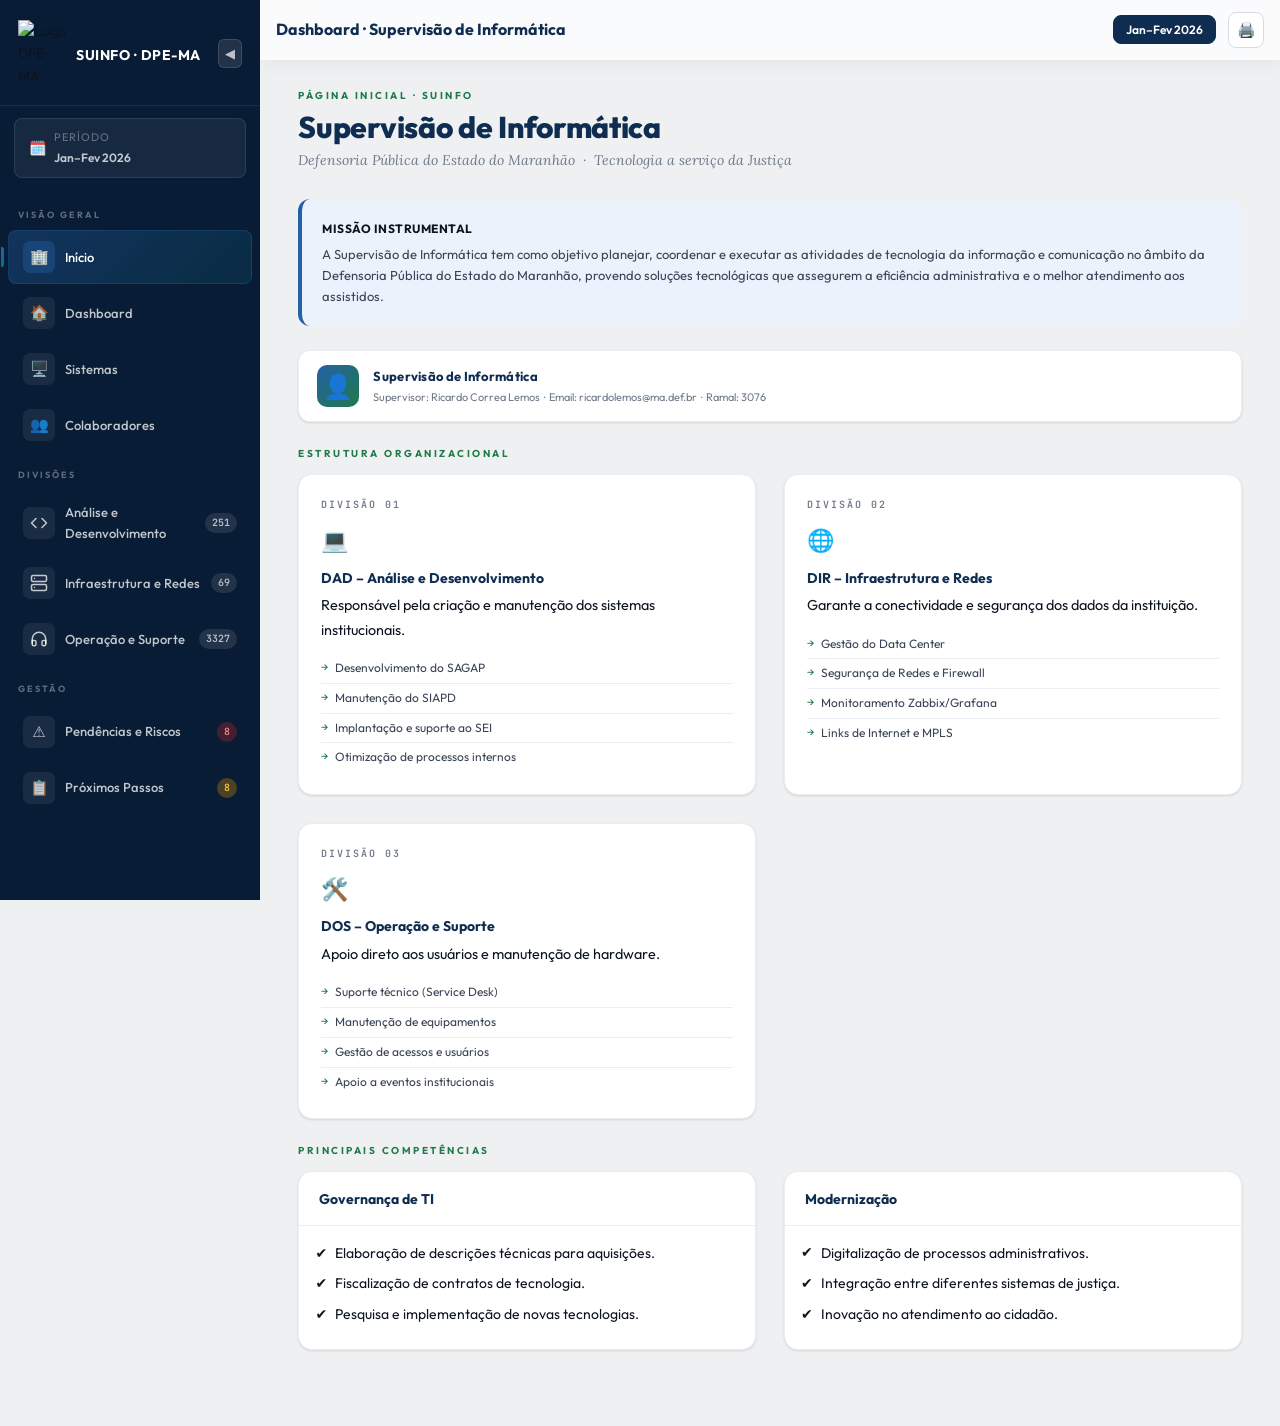
==== commit 4d3327ac: "docs: Clarify descriptions for SUINFO, Java language, SEI's granting body, and a chart subtitle." ====
--- a/index.html
+++ b/index.html
@@ -142,7 +142,8 @@
 
                 <div class="highlight-box blue" style="margin-bottom: 24px;">
                     <div class="highlight-title">Missão Instrumental</div>
-                    <p>A SUINFO tem como objetivo planejar, coordenar e executar as atividades de tecnologia da
+                    <p>A Supervisão de Informática tem como objetivo planejar, coordenar e executar as atividades de
+                        tecnologia da
                         informação e comunicação no âmbito da Defensoria Pública do Estado do Maranhão, provendo
                         soluções tecnológicas que assegurem a eficiência administrativa e o melhor atendimento aos
                         assistidos.</p>
@@ -277,8 +278,7 @@
                         <p style="font-size: 0.9rem; color: var(--text-2);">Sistema Online de Atendimento, Geração e
                             Acompanhamento Processual. Principal ferramenta de atendimento ao assistido.</p>
                         <hr style="border: 0; border-top: 1px solid var(--border-l); margin: 12px 0;">
-                        <div style="font-size: 0.85rem; color: var(--text-3);">Responsável: DAD · Linguagem: Java/Web
-                        </div>
+                        <div style="font-size: 0.85rem; color: var(--text-3);">Responsável: DAD · Linguagem: Java</div>
                     </div>
                     <!-- SEI -->
                     <div class="table-card" style="padding: 20px;">
@@ -290,8 +290,8 @@
                         <p style="font-size: 0.9rem; color: var(--text-2);">Sistema Eletrônico de Informações. Gestão
                             eletrônica de documentos e processos administrativos.</p>
                         <hr style="border: 0; border-top: 1px solid var(--border-l); margin: 12px 0;">
-                        <div style="font-size: 0.85rem; color: var(--text-3);">Responsável: SUINFO (Gestão) · Órgão:
-                            TRF-4</div>
+                        <div style="font-size: 0.85rem; color: var(--text-3);">Responsável: SUINFO (Gestão) · Órgão
+                            Concedente: TRF-4</div>
                     </div>
                     <!-- SIAPD -->
                     <div class="table-card" style="padding: 20px;">
@@ -368,20 +368,20 @@
 
                 <div class="kpi-grid cols-3">
                     <div class="kpi-card" style="--kpi-color:var(--teal)">
-                        <div class="kpi-label">Responsável DAD</div>
+                        <div class="kpi-label">Responsável</div>
                         <div class="kpi-value" style="font-family: inherit; font-size: 1.1rem;">João Carlos R. Ribeiro
                         </div>
-                        <div class="kpi-sub">Análise e Desenvolvimento</div>
+                        <div class="kpi-sub">Divisão de Análise e Desenvolvimento de Sistemas</div>
                     </div>
                     <div class="kpi-card" style="--kpi-color:var(--emerald)">
-                        <div class="kpi-label">Responsável DIR</div>
+                        <div class="kpi-label">Responsável</div>
                         <div class="kpi-value" style="font-family: inherit; font-size: 1.1rem;">Felipe Dias Corrêa</div>
-                        <div class="kpi-sub">Infraestrutura e Redes</div>
+                        <div class="kpi-sub">Divisão de Infraestrutura e Redes</div>
                     </div>
                     <div class="kpi-card" style="--kpi-color:var(--blue)">
-                        <div class="kpi-label">Responsável DOS</div>
+                        <div class="kpi-label">Responsável</div>
                         <div class="kpi-value" style="font-family: inherit; font-size: 1.1rem;">Ronilson Costa</div>
-                        <div class="kpi-sub">Operação e Suporte</div>
+                        <div class="kpi-sub">Divisão de Operação e Suporte</div>
                     </div>
                 </div>
 
@@ -579,7 +579,7 @@
                         <div class="chart-card-header">
                             <div>
                                 <div class="chart-card-title">Contratos · Chamados</div>
-                                <div class="chart-card-sub">Abertos vs. resolvidos por contrato DOS</div>
+                                <div class="chart-card-sub">Abertos vs. resolvidos por contrato</div>
                             </div>
                         </div>
                         <div class="chart-wrap ratio-4x3">
@@ -1574,7 +1574,7 @@
                         </div>
                         <div class="conclusion-col">
                             <h4>Suporte</h4>
-                            <p>2.327 chamados resolvidos com TMA de 2 horas. Apoio tecnológico a 17 eventos
+                            <p>2.327 chamados solucionados com TMA de 2 horas. Apoio tecnológico a 17 eventos
                                 institucionais no período.</p>
                         </div>
                     </div>
@@ -1656,8 +1656,7 @@
                         Informática – DPE/MA</div>
                     <div style="font-size:12px;color:var(--text-3)">Ricardo Corrêa Lemos · Chefe da Supervisão de
                         Informática</div>
-                    <div style="font-size:11px;color:var(--text-3);margin-top:6px">Relatório Gerencial Consolidado ·
-                        Janeiro–Fevereiro 2026 · Documento de Uso Interno</div>
+                    <div style="font-size:11px;color:var(--text-3);margin-top:6px">Relatório Gerencial Consolidado</div>
                 </div>
             </section>
 
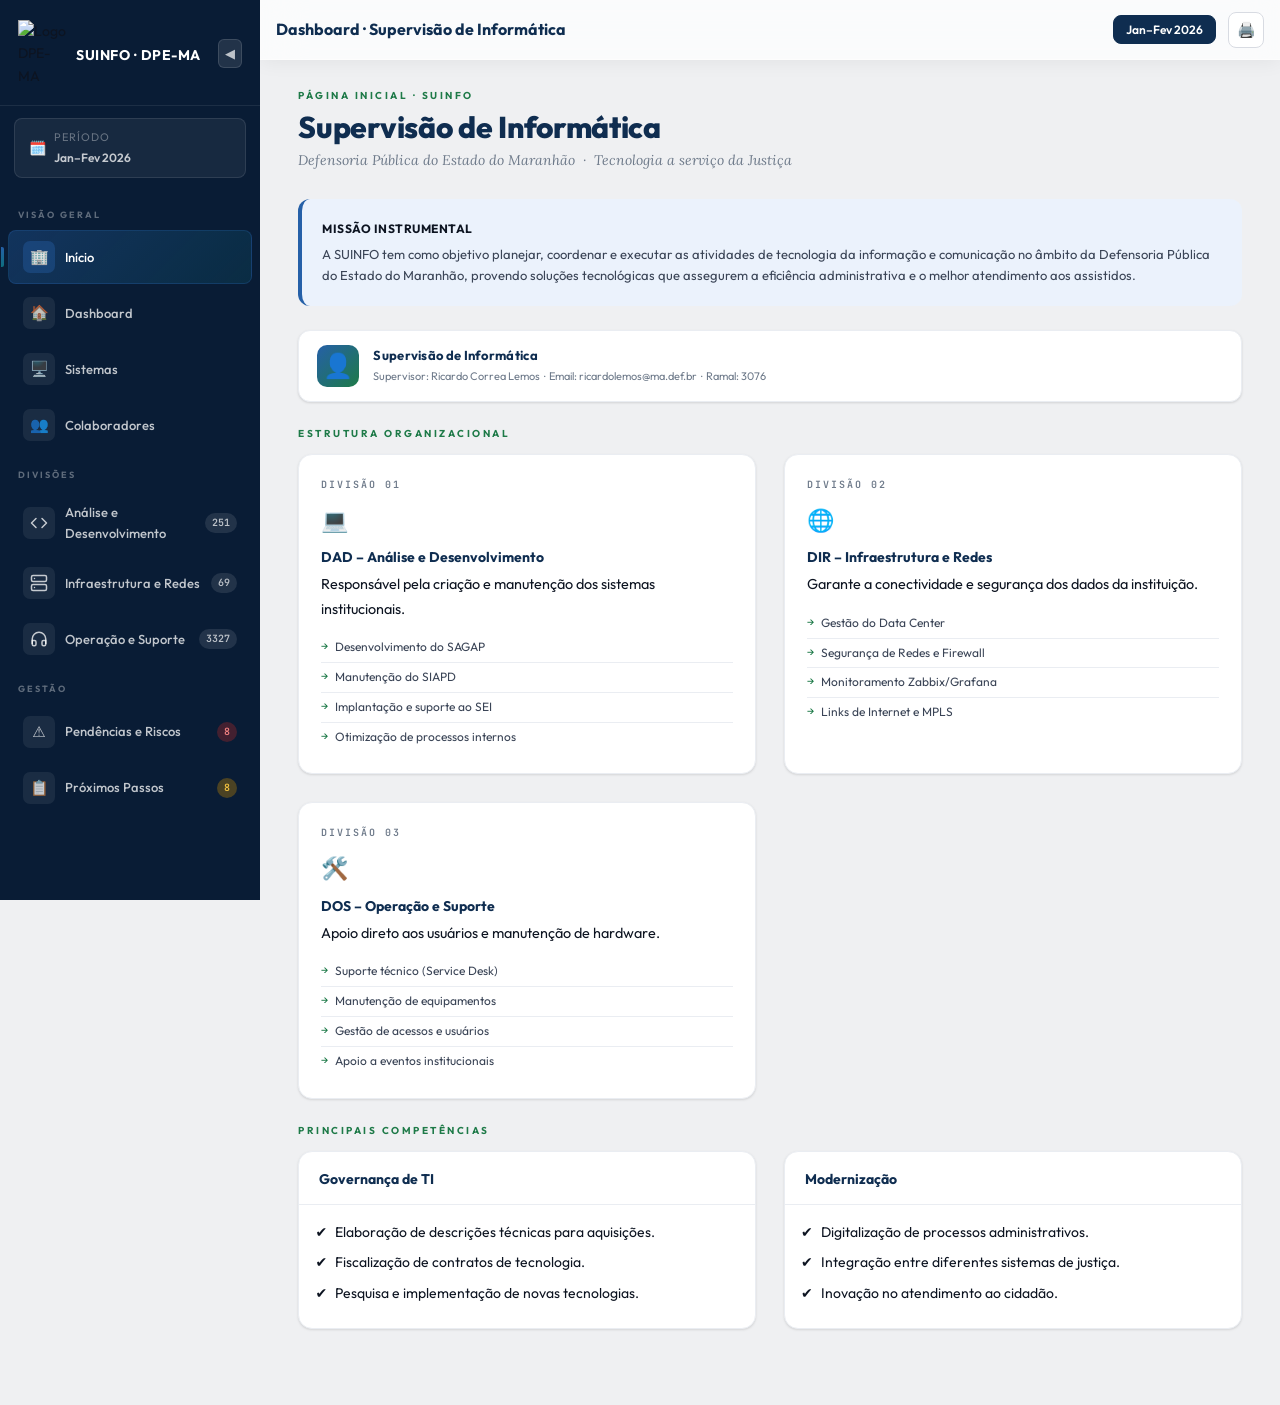
==== commit 02d4e199: "feat: Add favicon to the website." ====
--- a/index.html
+++ b/index.html
@@ -5,6 +5,7 @@
     <meta charset="UTF-8">
     <meta name="viewport" content="width=device-width, initial-scale=1.0, viewport-fit=cover">
     <title>SUINFO · DPE-MA · Relatório Gerencial Jan–Fev 2026</title>
+    <link rel="icon" type="image/png" href="assets/img/favicon_logodpe.png">
     <script src="https://cdnjs.cloudflare.com/ajax/libs/Chart.js/4.4.0/chart.umd.min.js"></script>
     <link rel="preconnect" href="https://fonts.googleapis.com">
     <link
@@ -142,8 +143,7 @@
 
                 <div class="highlight-box blue" style="margin-bottom: 24px;">
                     <div class="highlight-title">Missão Instrumental</div>
-                    <p>A Supervisão de Informática tem como objetivo planejar, coordenar e executar as atividades de
-                        tecnologia da
+                    <p>A SUINFO tem como objetivo planejar, coordenar e executar as atividades de tecnologia da
                         informação e comunicação no âmbito da Defensoria Pública do Estado do Maranhão, provendo
                         soluções tecnológicas que assegurem a eficiência administrativa e o melhor atendimento aos
                         assistidos.</p>
@@ -278,7 +278,8 @@
                         <p style="font-size: 0.9rem; color: var(--text-2);">Sistema Online de Atendimento, Geração e
                             Acompanhamento Processual. Principal ferramenta de atendimento ao assistido.</p>
                         <hr style="border: 0; border-top: 1px solid var(--border-l); margin: 12px 0;">
-                        <div style="font-size: 0.85rem; color: var(--text-3);">Responsável: DAD · Linguagem: Java</div>
+                        <div style="font-size: 0.85rem; color: var(--text-3);">Responsável: DAD · Linguagem: Java/Web
+                        </div>
                     </div>
                     <!-- SEI -->
                     <div class="table-card" style="padding: 20px;">
@@ -290,8 +291,8 @@
                         <p style="font-size: 0.9rem; color: var(--text-2);">Sistema Eletrônico de Informações. Gestão
                             eletrônica de documentos e processos administrativos.</p>
                         <hr style="border: 0; border-top: 1px solid var(--border-l); margin: 12px 0;">
-                        <div style="font-size: 0.85rem; color: var(--text-3);">Responsável: SUINFO (Gestão) · Órgão
-                            Concedente: TRF-4</div>
+                        <div style="font-size: 0.85rem; color: var(--text-3);">Responsável: SUINFO (Gestão) · Órgão:
+                            TRF-4</div>
                     </div>
                     <!-- SIAPD -->
                     <div class="table-card" style="padding: 20px;">
@@ -368,20 +369,20 @@
 
                 <div class="kpi-grid cols-3">
                     <div class="kpi-card" style="--kpi-color:var(--teal)">
-                        <div class="kpi-label">Responsável</div>
+                        <div class="kpi-label">Responsável DAD</div>
                         <div class="kpi-value" style="font-family: inherit; font-size: 1.1rem;">João Carlos R. Ribeiro
                         </div>
-                        <div class="kpi-sub">Divisão de Análise e Desenvolvimento de Sistemas</div>
+                        <div class="kpi-sub">Análise e Desenvolvimento</div>
                     </div>
                     <div class="kpi-card" style="--kpi-color:var(--emerald)">
-                        <div class="kpi-label">Responsável</div>
+                        <div class="kpi-label">Responsável DIR</div>
                         <div class="kpi-value" style="font-family: inherit; font-size: 1.1rem;">Felipe Dias Corrêa</div>
-                        <div class="kpi-sub">Divisão de Infraestrutura e Redes</div>
+                        <div class="kpi-sub">Infraestrutura e Redes</div>
                     </div>
                     <div class="kpi-card" style="--kpi-color:var(--blue)">
-                        <div class="kpi-label">Responsável</div>
+                        <div class="kpi-label">Responsável DOS</div>
                         <div class="kpi-value" style="font-family: inherit; font-size: 1.1rem;">Ronilson Costa</div>
-                        <div class="kpi-sub">Divisão de Operação e Suporte</div>
+                        <div class="kpi-sub">Operação e Suporte</div>
                     </div>
                 </div>
 
@@ -579,7 +580,7 @@
                         <div class="chart-card-header">
                             <div>
                                 <div class="chart-card-title">Contratos · Chamados</div>
-                                <div class="chart-card-sub">Abertos vs. resolvidos por contrato</div>
+                                <div class="chart-card-sub">Abertos vs. resolvidos por contrato DOS</div>
                             </div>
                         </div>
                         <div class="chart-wrap ratio-4x3">
@@ -1574,7 +1575,7 @@
                         </div>
                         <div class="conclusion-col">
                             <h4>Suporte</h4>
-                            <p>2.327 chamados solucionados com TMA de 2 horas. Apoio tecnológico a 17 eventos
+                            <p>2.327 chamados resolvidos com TMA de 2 horas. Apoio tecnológico a 17 eventos
                                 institucionais no período.</p>
                         </div>
                     </div>
@@ -1656,7 +1657,8 @@
                         Informática – DPE/MA</div>
                     <div style="font-size:12px;color:var(--text-3)">Ricardo Corrêa Lemos · Chefe da Supervisão de
                         Informática</div>
-                    <div style="font-size:11px;color:var(--text-3);margin-top:6px">Relatório Gerencial Consolidado</div>
+                    <div style="font-size:11px;color:var(--text-3);margin-top:6px">Relatório Gerencial Consolidado ·
+                        Janeiro–Fevereiro 2026 · Documento de Uso Interno</div>
                 </div>
             </section>
 
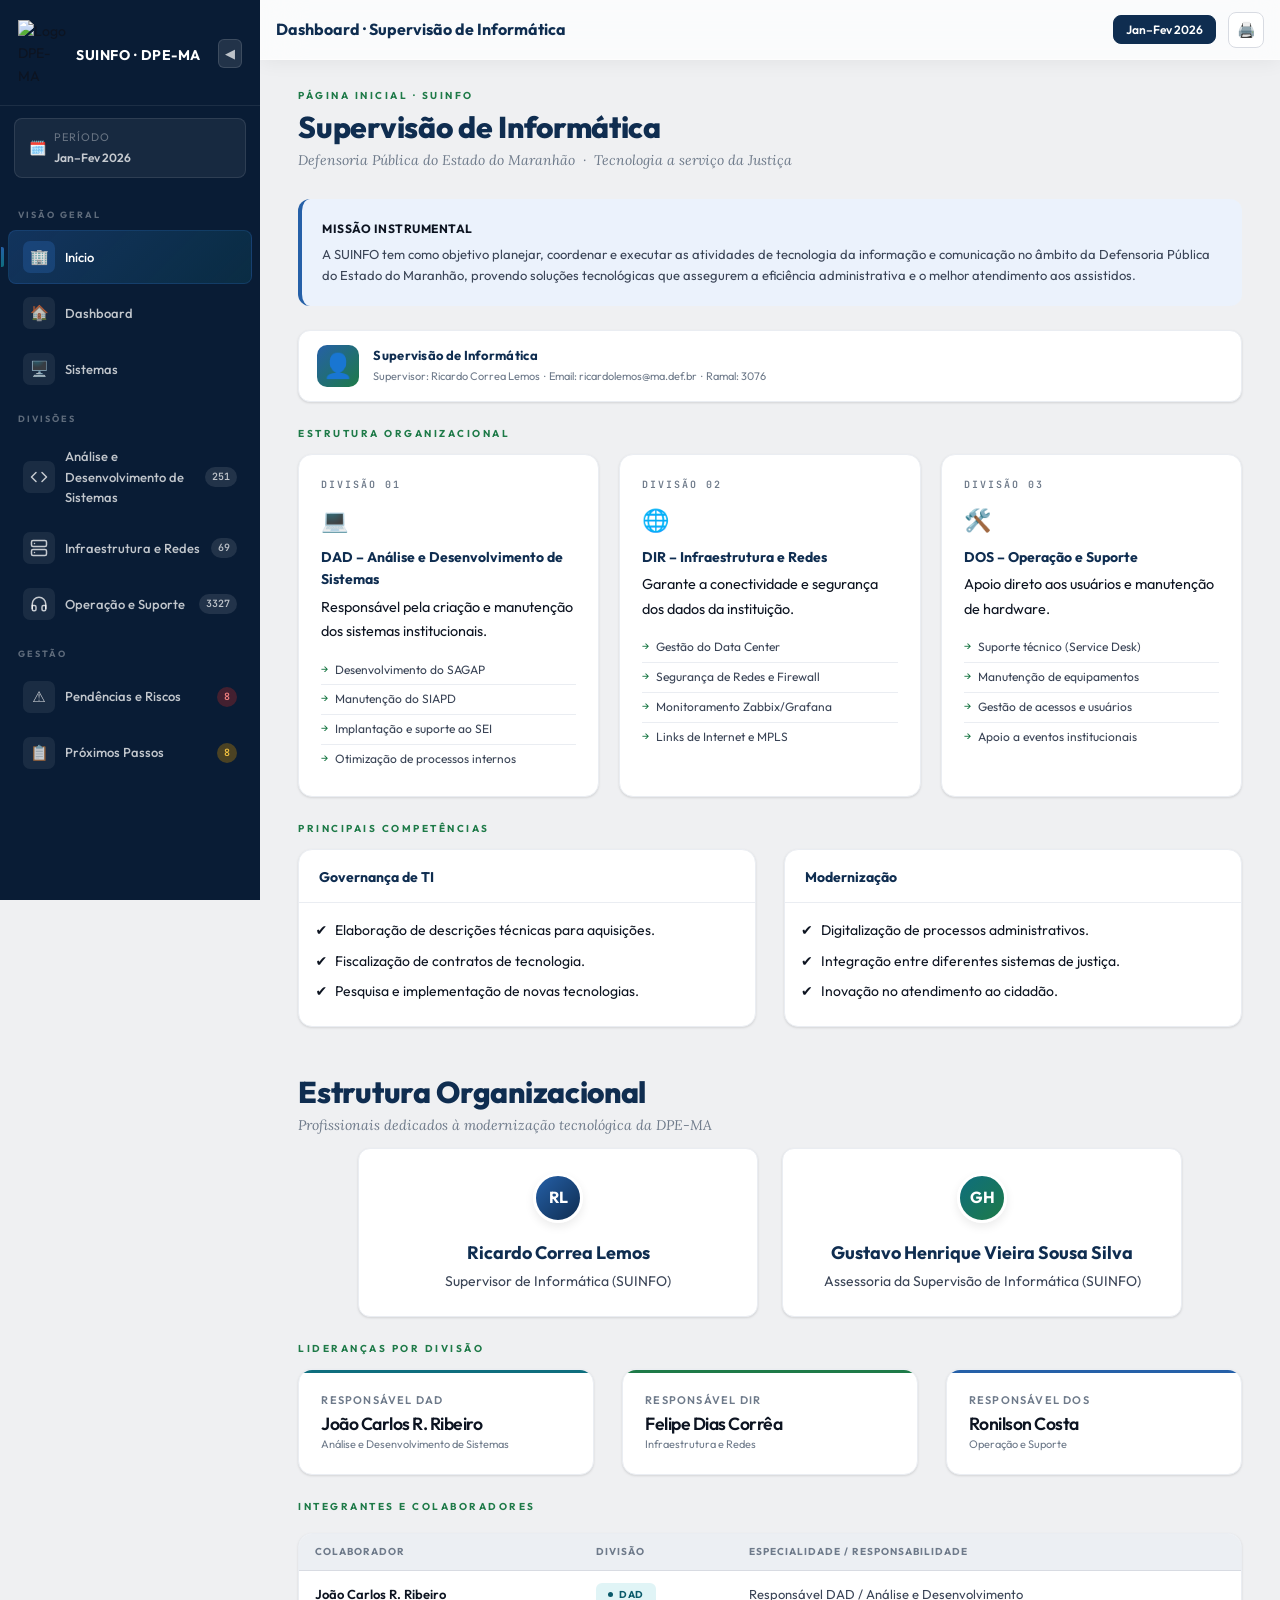
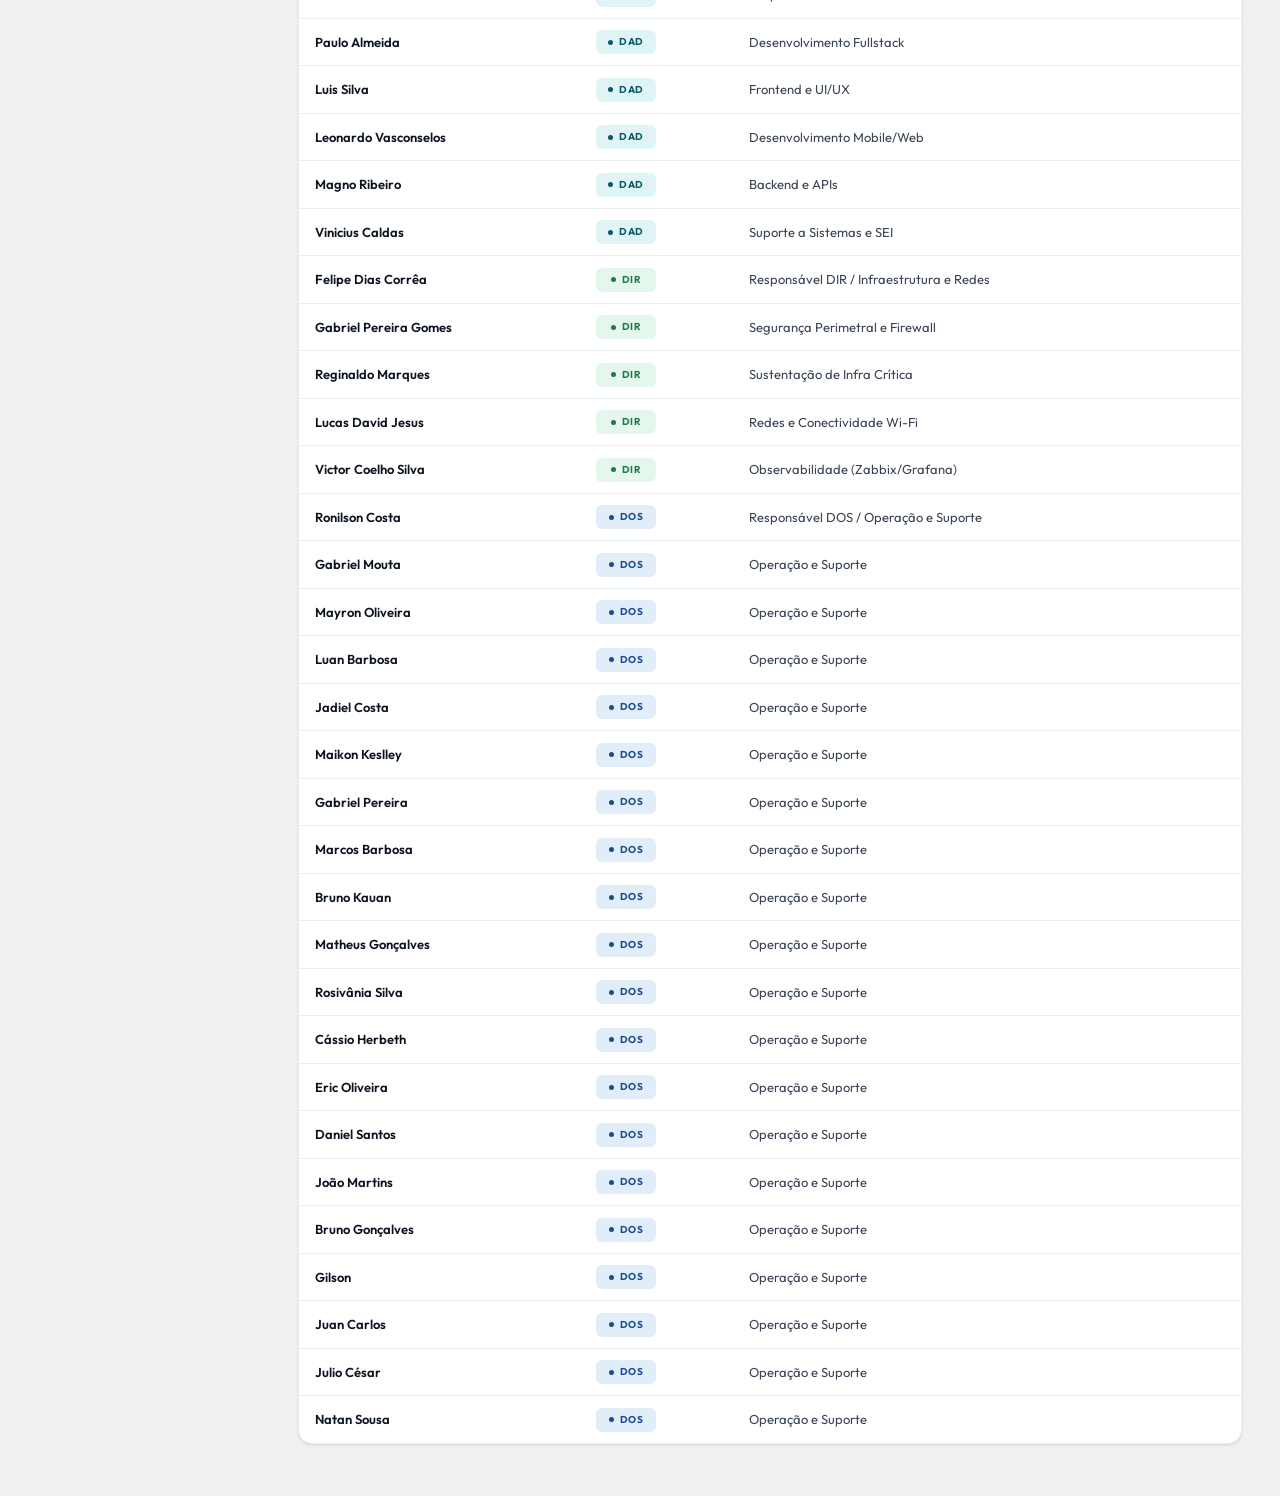
==== commit b7998870: "feat: Implement a responsive sidebar navigation with collapse and hover functionality." ====
--- a/index.html
+++ b/index.html
@@ -56,10 +56,7 @@
                 <span class="nav-icon">🖥️</span>
                 <span>Sistemas</span>
             </a>
-            <a class="nav-item" onclick="showPage('colaboradores',this)">
-                <span class="nav-icon">👥</span>
-                <span>Colaboradores</span>
-            </a>
+
 
             <div class="nav-section-label">Divisões</div>
             <a class="nav-item" onclick="showPage('dad',this)">
@@ -69,7 +66,7 @@
                         <polyline points="16 18 22 12 16 6"></polyline>
                         <polyline points="8 6 2 12 8 18"></polyline>
                     </svg></span>
-                <span>Análise e Desenvolvimento</span>
+                <span>Análise e Desenvolvimento de Sistemas</span>
                 <span class="nav-badge">251</span>
             </a>
             <a class="nav-item" onclick="showPage('dir',this)">
@@ -170,7 +167,7 @@
                     <div class="pillar-card">
                         <div class="pillar-number">Divisão 01</div>
                         <div class="pillar-icon-row">💻</div>
-                        <div class="pillar-card-title">DAD – Análise e Desenvolvimento</div>
+                        <div class="pillar-card-title">DAD – Análise e Desenvolvimento de Sistemas</div>
                         <p style="font-size: 0.9rem; color: var(--text-muted); margin-bottom: 12px;">Responsável pela
                             criação e manutenção dos sistemas institucionais.</p>
                         <ul class="pillar-list">
@@ -257,6 +254,85 @@
                     </div>
                 </div>
 
+                <div class="section-heading" style="margin-top:24px; margin-bottom:12px">
+                    <div class="section-title">Estrutura Organizacional</div>
+                    <div class="section-sub">Profissionais dedicados à modernização tecnológica da DPE-MA</div>
+                </div>
+
+                <div class="profile-grid">
+                    <div class="profile-card">
+                        <div class="profile-image-container">
+                            <div class="profile-initials">RL</div>
+                        </div>
+                        <div class="profile-info">
+                            <h3>Ricardo Correa Lemos</h3>
+                            <p>Supervisor de Informática (SUINFO)</p>
+                        </div>
+                    </div>
+                    <div class="profile-card">
+                        <div class="profile-image-container"
+                            style="background: linear-gradient(135deg, var(--teal), var(--emerald));">
+                            <div class="profile-initials">GH</div>
+                        </div>
+                        <div class="profile-info">
+                            <h3>Gustavo Henrique Vieira Sousa Silva</h3>
+                            <p>Assessoria da Supervisão de Informática (SUINFO)</p>
+                        </div>
+                    </div>
+                </div>
+
+                <div class="section-heading" style="margin-bottom:12px">
+                    <div class="section-eyebrow">Lideranças por Divisão</div>
+                </div>
+
+                <div class="kpi-grid cols-3">
+                    <div class="kpi-card clickable" onclick="filterTeam('DAD')" data-div="DAD"
+                        style="--kpi-color:var(--teal)">
+                        <div class="kpi-label">Responsável DAD</div>
+                        <div class="kpi-value" style="font-family: inherit; font-size: 1.1rem;">João Carlos R. Ribeiro
+                        </div>
+                        <div class="kpi-sub">Análise e Desenvolvimento de Sistemas</div>
+                    </div>
+                    <div class="kpi-card clickable" onclick="filterTeam('DIR')" data-div="DIR"
+                        style="--kpi-color:var(--emerald)">
+                        <div class="kpi-label">Responsável DIR</div>
+                        <div class="kpi-value" style="font-family: inherit; font-size: 1.1rem;">Felipe Dias Corrêa</div>
+                        <div class="kpi-sub">Infraestrutura e Redes</div>
+                    </div>
+                    <div class="kpi-card clickable" onclick="filterTeam('DOS')" data-div="DOS"
+                        style="--kpi-color:var(--blue)">
+                        <div class="kpi-label">Responsável DOS</div>
+                        <div class="kpi-value" style="font-family: inherit; font-size: 1.1rem;">Ronilson Costa</div>
+                        <div class="kpi-sub">Operação e Suporte</div>
+                    </div>
+                </div>
+
+                <div class="section-heading"
+                    style="margin-top:24px; margin-bottom:12px; display: flex; justify-content: space-between; align-items: center;">
+                    <div>
+                        <div class="section-eyebrow">Integrantes e Colaboradores</div>
+                    </div>
+                    <button class="filter-chip" id="clearTeamFilter" onclick="filterTeam('ALL')"
+                        style="display: none; cursor: pointer;">Limpar Filtro ✖</button>
+                </div>
+
+                <div class="table-card">
+                    <div class="table-scroll-wrap">
+                        <table class="resp">
+                            <thead>
+                                <tr>
+                                    <th>Colaborador</th>
+                                    <th>Divisão</th>
+                                    <th>Especialidade / Responsabilidade</th>
+                                </tr>
+                            </thead>
+                            <tbody id="team-table-body">
+                                <!-- Preenchido dinamicamente via JS -->
+                            </tbody>
+                        </table>
+                    </div>
+                </div>
+
             </section>
 
             <!-- ====================== PAGE: SISTEMAS ====================== -->
@@ -346,112 +422,7 @@
                 </div>
             </section>
 
-            <!-- ====================== PAGE: COLABORADORES ====================== -->
-            <section class="page" id="page-colaboradores">
-                <div class="section-heading">
-                    <div class="section-eyebrow">Capital Humano · SUINFO</div>
-                    <div class="section-title">Nossa Equipe</div>
-                    <div class="section-sub">Profissionais dedicados à modernização tecnológica da DPE-MA</div>
-                </div>
-
-                <div class="highlight-box blue"
-                    style="margin-bottom: 24px; display: flex; align-items: center; gap: 16px;">
-                    <span style="font-size: 2rem;">👤</span>
-                    <div>
-                        <div class="highlight-title" style="margin: 0;">Ricardo Correa Lemos</div>
-                        <div style="font-size: 0.9rem; opacity: 0.8;">Supervisor de Informática (SUINFO)</div>
-                    </div>
-                </div>
-
-                <div class="section-heading" style="margin-bottom:12px">
-                    <div class="section-eyebrow">Lideranças por Divisão</div>
-                </div>
-
-                <div class="kpi-grid cols-3">
-                    <div class="kpi-card" style="--kpi-color:var(--teal)">
-                        <div class="kpi-label">Responsável DAD</div>
-                        <div class="kpi-value" style="font-family: inherit; font-size: 1.1rem;">João Carlos R. Ribeiro
-                        </div>
-                        <div class="kpi-sub">Análise e Desenvolvimento</div>
-                    </div>
-                    <div class="kpi-card" style="--kpi-color:var(--emerald)">
-                        <div class="kpi-label">Responsável DIR</div>
-                        <div class="kpi-value" style="font-family: inherit; font-size: 1.1rem;">Felipe Dias Corrêa</div>
-                        <div class="kpi-sub">Infraestrutura e Redes</div>
-                    </div>
-                    <div class="kpi-card" style="--kpi-color:var(--blue)">
-                        <div class="kpi-label">Responsável DOS</div>
-                        <div class="kpi-value" style="font-family: inherit; font-size: 1.1rem;">Ronilson Costa</div>
-                        <div class="kpi-sub">Operação e Suporte</div>
-                    </div>
-                </div>
-
-                <div class="section-heading" style="margin-top:24px; margin-bottom:12px">
-                    <div class="section-eyebrow">Integrantes e Colaboradores</div>
-                </div>
-
-                <div class="table-card">
-                    <div class="table-scroll-wrap">
-                        <table class="resp">
-                            <thead>
-                                <tr>
-                                    <th>Colaborador</th>
-                                    <th>Divisão</th>
-                                    <th>Especialidade / Responsabilidade</th>
-                                </tr>
-                            </thead>
-                            <tbody>
-                                <tr>
-                                    <td><strong>Gabriel Pereira Gomes</strong></td>
-                                    <td><span class="badge blue">DIR</span></td>
-                                    <td>Segurança Perimetral e Firewall</td>
-                                </tr>
-                                <tr>
-                                    <td><strong>Paulo Almeida</strong></td>
-                                    <td><span class="badge teal">DAD</span></td>
-                                    <td>Desenvolvimento Fullstack</td>
-                                </tr>
-                                <tr>
-                                    <td><strong>Luis Silva</strong></td>
-                                    <td><span class="badge teal">DAD</span></td>
-                                    <td>Frontend e UI/UX</td>
-                                </tr>
-                                <tr>
-                                    <td><strong>Reginaldo Marques</strong></td>
-                                    <td><span class="badge blue">DIR</span></td>
-                                    <td>Sustentação de Infra Crítica</td>
-                                </tr>
-                                <tr>
-                                    <td><strong>Lucas David Jesus</strong></td>
-                                    <td><span class="badge blue">DIR</span></td>
-                                    <td>Redes e Conectividade Wi-Fi</td>
-                                </tr>
-                                <tr>
-                                    <td><strong>Victor Coelho Silva</strong></td>
-                                    <td><span class="badge blue">DIR</span></td>
-                                    <td>Observabilidade (Zabbix/Grafana)</td>
-                                </tr>
-                                <tr>
-                                    <td><strong>Leonardo Vasconselos</strong></td>
-                                    <td><span class="badge teal">DAD</span></td>
-                                    <td>Desenvolvimento Mobile/Web</td>
-                                </tr>
-                                <tr>
-                                    <td><strong>Magno Ribeiro</strong></td>
-                                    <td><span class="badge teal">DAD</span></td>
-                                    <td>Backend e APIs</td>
-                                </tr>
-                                <tr>
-                                    <td><strong>Vinicius Caldas</strong></td>
-                                    <td><span class="badge teal">DAD</span></td>
-                                    <td>Suporte a Sistemas e SEI</td>
-                                </tr>
-                            </tbody>
-                        </table>
-                    </div>
-                </div>
-
-            </section>
+
 
             <!-- ====================== PAGE: DASHBOARD ====================== -->
             <section class="page" id="page-dashboard">
@@ -635,7 +606,7 @@
             <!-- ====================== PAGE: DAD ====================== -->
             <section class="page" id="page-dad">
                 <div class="section-heading">
-                    <div class="section-eyebrow">DAD · Divisão de Análise e Desenvolvimento</div>
+                    <div class="section-eyebrow">DAD · Divisão de Análise e Desenvolvimento de Sistemas</div>
                     <div class="section-title">Desenvolvimento de Sistemas</div>
                     <div class="section-sub">Chefe: João Carlos Rodrigues Ribeiro &nbsp;·&nbsp; 01/01 – 25/02/2026</div>
                 </div>
@@ -648,7 +619,7 @@
                             <polyline points="8 6 2 12 8 18"></polyline>
                         </svg></div>
                     <div>
-                        <div class="division-flag-name">DAD – Divisão de Análise e Desenvolvimento</div>
+                        <div class="division-flag-name">DAD – Divisão de Análise e Desenvolvimento de Sistemas</div>
                         <div class="division-flag-chief">Chefe: João Carlos Rodrigues Ribeiro &nbsp;·&nbsp; Equipe: 7
                             colaboradores</div>
                     </div>
@@ -873,7 +844,7 @@
                 <div class="section-heading" style="margin-bottom:12px">
                     <div class="section-eyebrow">Pilares Estratégicos</div>
                 </div>
-                <div class="pillar-grid">
+                <div class="pillar-grid cols-4">
                     <div class="pillar-card">
                         <div class="pillar-number">Pilar 01</div>
                         <div class="pillar-icon-row">🛡️</div>
@@ -1655,10 +1626,8 @@
                 <div style="text-align:center;padding:40px 0 20px;border-top:1px solid var(--border-l);margin-top:24px">
                     <div style="font-size:13px;font-weight:700;color:var(--navy);margin-bottom:4px">Supervisão de
                         Informática – DPE/MA</div>
-                    <div style="font-size:12px;color:var(--text-3)">Ricardo Corrêa Lemos · Chefe da Supervisão de
-                        Informática</div>
                     <div style="font-size:11px;color:var(--text-3);margin-top:6px">Relatório Gerencial Consolidado ·
-                        Janeiro–Fevereiro 2026 · Documento de Uso Interno</div>
+                        Documento de Uso Interno</div>
                 </div>
             </section>
 
--- a/css/style.css
+++ b/css/style.css
@@ -1057,17 +1057,32 @@
 /* ============================================================
    BADGES
    ============================================================ */
+/* No seu style.css */
 .badge {
     display: inline-flex;
     align-items: center;
-    gap: 4px;
-    padding: 3px 9px;
+    justify-content: center;
+    gap: 6px;
+    padding: 4px 12px;
+    /* Espaçamento interno fixo */
+    min-width: 60px;
+    /* Garante que DAD, DIR e DOS tenham a mesma largura */
     border-radius: 6px;
     font-size: 10px;
     font-weight: 700;
     text-transform: uppercase;
     letter-spacing: 0.5px;
-    white-space: nowrap;
+}
+
+/* Padronização do ponto colorido (bullet) */
+.badge::before {
+    content: '';
+    width: 6px;
+    height: 6px;
+    border-radius: 50%;
+    background: currentColor;
+    /* O ponto assume a cor do texto do badge */
+    flex-shrink: 0;
 }
 
 .badge.green {
@@ -1111,6 +1126,15 @@
     height: 5px;
     border-radius: 50%;
     background: currentColor;
+}
+
+.badge.emerald {
+    background: #E5F7ED;
+    color: #1E7A48;
+}
+
+.badge.emerald::before {
+    background: #1E7A48;
 }
 
 /* ============================================================
@@ -1542,6 +1566,27 @@
 
     .chart-grid.cols-3 {
         grid-template-columns: repeat(3, 1fr);
+    }
+
+    .pillar-grid {
+        grid-template-columns: repeat(3, 1fr) !important;
+        gap: 20px;
+    }
+
+    @media (min-width: 1024px) {
+        /* A regra padrão da sua HOME continuará sendo a original (3 colunas) */
+
+        /* Esta é a NOVA regra que só afeta a DIR (4 colunas) */
+        .pillar-grid.cols-4 {
+            grid-template-columns: repeat(4, 1fr) !important;
+            gap: 16px;
+            /* Espaçamento ligeiramente menor para não espremer os cards */
+        }
+
+        /* Opcional: Diminui um pouco o padding interno para caber mais texto em 4 colunas */
+        .pillar-grid.cols-4 .pillar-card {
+            padding: 16px;
+        }
     }
 }
 
@@ -1657,6 +1702,110 @@
 }
 
 /* ============================================================
+   PROFILE CARDS
+   ============================================================ */
+.profile-grid {
+    display: flex;
+    flex-direction: column;
+    gap: 24px;
+    margin-bottom: 24px;
+}
+
+@media (min-width: 768px) {
+    .profile-grid {
+        flex-direction: row;
+        justify-content: center;
+        /* Centraliza os cards horizontalmente */
+        gap: 24px;
+    }
+
+    .profile-card {
+        /* Em vez de flex: 1, definimos uma largura fixa proporcional */
+        width: 100%;
+        max-width: 400px;
+        /* Impede que o card fique gigante em telas grandes */
+    }
+}
+
+.profile-card {
+    background: var(--surface);
+    border: 1px solid var(--border-l);
+    border-radius: 12px;
+    padding: 24px;
+    box-shadow: var(--shadow-sm);
+    text-align: center;
+    transition: transform var(--tr), box-shadow var(--tr);
+}
+
+.profile-card:hover {
+    transform: translateY(-2px);
+    box-shadow: var(--shadow);
+}
+
+.profile-image-container {
+    width: 50px;
+    height: 50px;
+    margin: 0 auto 16px;
+    border-radius: 50%;
+    overflow: hidden;
+    background: linear-gradient(135deg, var(--blue), var(--navy));
+    display: flex;
+    align-items: center;
+    justify-content: center;
+    border: 3px solid var(--surface);
+    box-shadow: 0 4px 10px rgba(0, 0, 0, 0.08);
+}
+
+.profile-image-container img {
+    width: 100%;
+    height: 100%;
+    object-fit: cover;
+}
+
+.profile-initials {
+    font-size: 16px;
+    font-weight: 700;
+    color: #FFF;
+}
+
+.profile-info h3 {
+    font-size: 18px;
+    font-weight: 700;
+    color: var(--navy);
+    margin-bottom: 4px;
+}
+
+.profile-info p {
+    font-size: 14px;
+    color: var(--text-2);
+    line-height: 1.4;
+    margin: 0;
+}
+
+/* ============================================================
+   CLICKABLE KPI CARD FILTER
+   ============================================================ */
+.kpi-card.clickable {
+    cursor: pointer;
+    transition: transform var(--tr), box-shadow var(--tr), border-color var(--tr);
+}
+
+.kpi-card.clickable:hover {
+    transform: translateY(-3px);
+    box-shadow: var(--shadow);
+    border-color: var(--kpi-color);
+}
+
+.kpi-card.active-filter {
+    border-color: var(--kpi-color);
+    box-shadow: 0 0 0 2px var(--kpi-color);
+}
+
+.kpi-card.active-filter .kpi-glow {
+    opacity: 0.15;
+}
+
+/* ============================================================
    MISC UTILS
    ============================================================ */
 .row {
